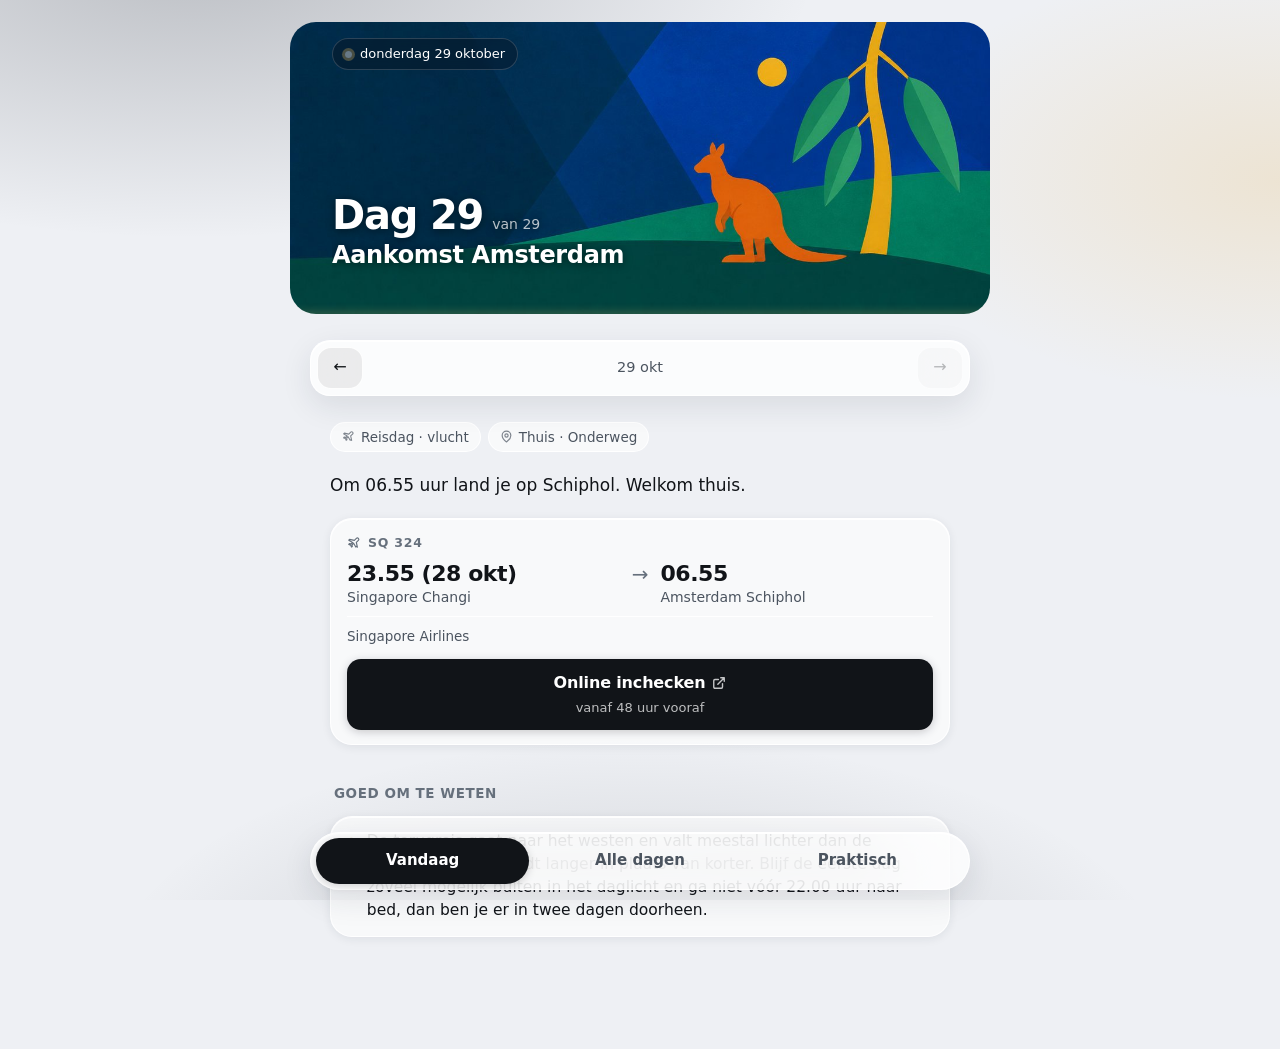
==== index.html @ 4dd5db37 "Teksten aangepast" ====
<!DOCTYPE html>
<html lang="nl" data-theme="light">
<head>
<meta charset="utf-8">
<!-- Thema meteen zetten, vóór de opmaak laadt. Anders flitst de pagina even in het andere thema. -->
<script>try{document.documentElement.setAttribute("data-theme",localStorage.getItem("aus_thema")==="dark"?"dark":"light")}catch(e){}</script>
<meta name="viewport" content="width=device-width, initial-scale=1, viewport-fit=cover">
<meta name="color-scheme" content="light">
<meta name="theme-color" content="#EEF0F4">
<title>AustralieApp</title>
<link rel="manifest" href="manifest.webmanifest">
<!-- iOS legt een afgeronde vierkant over het icoon heen. Het maskable-icoon heeft daar
     genoeg marge voor, zodat de tekening niet in de hoeken wordt afgesneden. -->
<link rel="apple-touch-icon" href="icon-maskable-512.png">
<meta name="apple-mobile-web-app-capable" content="yes">
<meta name="apple-mobile-web-app-status-bar-style" content="default">
<meta name="apple-mobile-web-app-title" content="AustralieApp">
<link rel="stylesheet" href="app.css">
</head>
<body>

<div class="hero" id="hero">
  <div class="wrap">
    <p class="eyebrow" id="eyebrow"></p>
    <h1 class="num" id="num"></h1>
    <p class="title" id="title"></p>
    <div class="meta" id="metabox"></div>
    <div id="flagbox"></div>
  </div>
  <div class="track"><i id="track"></i></div>
</div>

<div class="nav" id="navbar"><div class="inner">
  <button id="prev" aria-label="Vorige dag">←</button>
  <span class="label" id="navlabel"></span>
  <button id="next" aria-label="Volgende dag">→</button>
</div></div>

<main class="wrap">
  <div id="day"></div>
  <div id="index"></div>
  <div id="prakt"></div>
  <div id="alles"></div>
  <footer id="foot" style="display:none"></footer>
</main>

<div class="tabbar"><div class="inner">
  <button id="btnToday" class="on">Vandaag</button>
  <button id="btnIndex">Alle dagen</button>
  <button id="btnAlles" hidden>Notities</button>
  <button id="btnPrakt">Praktisch</button>
</div></div>
<script src="reis.js"></script>
<script src="voorreis.js"></script>
<script src="app.js"></script>
</body>
</html>
---- app.css ----
/* ---------- Thema's ---------- */
  :root{
    color-scheme: light;
    --tone:#2A2E36;
    --bg:#0A0C10;
    --text:#F2F4F6; --text-dim:#A6AFB9; --text-faint:#737C88;
    --accent:#E8B85F; --accent-ink:#E8B85F; --star:#F2C452; --wash:#5CB4D3; --alert:#EF7357;
    /* glas */
    --glass:rgba(255,255,255,.065);
    --glass-2:rgba(255,255,255,.11);
    --glass-3:rgba(255,255,255,.16);
    --rim:rgba(255,255,255,.13);
    --rim-hi:rgba(255,255,255,.22);
    --shadow:0 10px 30px rgba(0,0,0,.35);
    --shadow-soft:0 2px 10px rgba(0,0,0,.25);
    --blob:color-mix(in srgb, var(--tone) 60%, transparent);
    --blob2:color-mix(in srgb, var(--accent) 16%, transparent);
    --pill:rgba(255,255,255,.92); --pill-text:#0A0C10;
    /* Het blad ligt vóór de pagina en is daarom iets lichter dan de achtergrond: in het donker
       is een slagschaduw onzichtbaar, dus het verschil in helderheid moet het werk doen. */
    --sheet:#171B23; --scrim:rgba(0,0,0,.62); --grip:rgba(255,255,255,.30);
    --radius:22px;
  }
  html[data-theme="dark"]{color-scheme:dark}
  html[data-theme="light"]{color-scheme:light}
  html[data-theme="light"]{
    --bg:#EEF0F4;
    --text:#111418; --text-dim:#4B545F; --text-faint:#66707C;
    --star:#8F6600; --accent-ink:#8A5F00; --wash:#146582; --alert:#B0371B;
    --glass:rgba(255,255,255,.58);
    --glass-2:rgba(255,255,255,.78);
    --glass-3:rgba(255,255,255,.92);
    --rim:rgba(255,255,255,.90);
    --rim-hi:rgba(255,255,255,1);
    --shadow:0 10px 30px rgba(30,40,55,.10);
    --shadow-soft:0 2px 10px rgba(30,40,55,.08);
    --blob:color-mix(in srgb, var(--tone) 26%, transparent);
    --blob2:color-mix(in srgb, var(--accent) 22%, transparent);
    --pill:#111418; --pill-text:#FFFFFF;
    /* In het licht blijft het blad de achtergrondkleur: de velden erin zijn wit en zouden
       tegen een lichter blad wegvallen. Daar doen de schaduw en het waas het werk. */
    --sheet:#EEF0F4; --scrim:rgba(24,32,44,.34); --grip:rgba(17,20,24,.20);
  }

  /* ---------- Basis ---------- */
  *{box-sizing:border-box;-webkit-tap-highlight-color:transparent}
  html{background:var(--bg);min-height:100%}
  body{margin:0;background:transparent;color:var(--text);min-height:100dvh;
    font-family:-apple-system,BlinkMacSystemFont,"SF Pro Text","Segoe UI",Roboto,system-ui,sans-serif;
    font-size:17px;line-height:1.55;-webkit-font-smoothing:antialiased;padding-bottom:7rem;
    position:relative}
  /* de achtergrond waar het glas doorheen kijkt */
  body::before{content:"";position:fixed;inset:0;z-index:-1;pointer-events:none;
    background:
      radial-gradient(70% 45% at 15% -5%, var(--blob), transparent 70%),
      radial-gradient(45% 35% at 100% 20%, var(--blob2), transparent 70%),
      radial-gradient(60% 40% at 50% 110%, color-mix(in srgb, var(--tone) 18%, transparent), transparent 70%),
      var(--bg);
    transition:background .5s ease}
  .wrap{max-width:660px;margin:0 auto;padding:0 20px}
  a{color:inherit}

  /* glasrecept: half doorzichtig, lichte rand, glimrand aan de bovenkant */
  .glass{background:var(--glass);border:1px solid var(--rim);
    box-shadow:inset 0 1px 0 var(--rim-hi), var(--shadow-soft)}
  .blur{-webkit-backdrop-filter:blur(26px) saturate(170%);backdrop-filter:blur(26px) saturate(170%)}

  /* ---------- Kop ---------- */
  .hero{
    margin:0;border-radius:0;overflow:hidden;position:relative;color:#fff;
    aspect-ratio:12/5;background:var(--tone);
    padding:0;transition:background-image .35s ease;
    background-size:cover;background-position:center}
  .hero .wrap{position:relative;z-index:1;height:100%;
    padding:calc(env(safe-area-inset-top) + 14px) 22px 16px;
    display:flex;flex-direction:column;justify-content:flex-end}
  /* De datumknop blijft bovenaan, de rest staat onderaan, net als op de andere tabbladen. */
  .hero .eyebrow{margin-bottom:auto}
  /* lege regels op de startpagina (geen ondertitel, geen kenmerken) nemen geen ruimte in */
  .hero .title:empty,.hero .meta:empty,.hero #flagbox:empty{display:none}
  .eyebrow{display:inline-flex;align-self:flex-start;width:fit-content;max-width:100%;
    align-items:center;gap:8px;font-size:13px;color:#fff;margin:0 0 10px;
    background:rgba(10,14,22,.34);border:1px solid rgba(255,255,255,.16);
    padding:5px 12px;border-radius:999px;backdrop-filter:blur(6px);-webkit-backdrop-filter:blur(6px)}
  .dot{width:7px;height:7px;border-radius:50%;background:var(--accent);flex:none;
    box-shadow:0 0 0 3px color-mix(in srgb, var(--accent) 30%, transparent)}
  .dot.live{animation:pulse 2.4s ease-in-out infinite}
  @keyframes pulse{0%,100%{opacity:1}50%{opacity:.4}}
  @media (prefers-reduced-motion:reduce){.dot.live{animation:none}}
  #themekeuze .chip{display:inline-flex;align-items:center;gap:7px}
  .num{font-size:clamp(30px,8vw,40px);font-weight:730;letter-spacing:-.03em;
    line-height:1.05;margin:0;display:flex;align-items:baseline;gap:9px;
    text-shadow:0 1px 8px rgba(0,0,0,.5)}
  .num small{font-size:14px;font-weight:500;letter-spacing:0;color:rgba(255,255,255,.72)}
  /* titel altijd twee regels hoog, ook als hij korter is: geen springende kop */
  .title{font-size:clamp(19px,5vw,24px);font-weight:600;letter-spacing:-.015em;
    line-height:1.25;margin:4px 0 0;max-width:24ch;text-shadow:0 1px 8px rgba(0,0,0,.55);
    min-height:2.4em;display:-webkit-box;-webkit-line-clamp:2;-webkit-box-orient:vertical;overflow:hidden}
  .meta{margin:12px 0 0;font-size:13.5px;color:rgba(255,255,255,.94);text-shadow:0 1px 6px rgba(0,0,0,.6)}
  .meta div{display:flex;align-items:center;gap:8px;margin-top:3px}
  .meta svg{opacity:.75;flex:none}
  .meta div.kind{display:inline-flex;background:rgba(10,14,22,.32);
    border:1px solid rgba(255,255,255,.24);
    border-radius:999px;padding:3px 10px;font-size:12.5px;font-weight:600;color:#fff;margin:0 0 6px}
  .meta div.kind svg{opacity:.9}
  .flag{display:inline-flex;align-items:center;gap:7px;margin-top:14px;
    background:rgba(255,255,255,.16);border:1px solid rgba(255,255,255,.32);
    box-shadow:inset 0 1px 0 rgba(255,255,255,.35);
    padding:5px 12px;border-radius:999px;font-size:13.5px;font-weight:600}
  .hero.banner{background-size:cover;background-position:center;padding:0;position:relative;overflow:hidden}
  .hero.banner .wrap{position:relative;z-index:1;height:100%;
    padding:calc(env(safe-area-inset-top) + 14px) 22px 16px;
    display:flex;flex-direction:column;justify-content:flex-end}
  /* dezelfde regelhoogte als de titel op Vandaag, anders staat de tekst optisch hoger */
  .btitel{margin:0;font-size:clamp(28px,7.5vw,36px);font-weight:730;letter-spacing:-.03em;line-height:1.05;
    color:#fff;text-shadow:0 2px 12px rgba(0,0,0,.6), 0 1px 3px rgba(0,0,0,.45)}
  .bsub{margin:5px 0 0;font-size:14.5px;line-height:1.3;color:#fff;text-shadow:0 1px 10px rgba(0,0,0,.7), 0 1px 2px rgba(0,0,0,.5)}
  .hero.banner .track{position:relative;z-index:1;background:rgba(255,255,255,.15)}
  .track{height:3px;background:rgba(255,255,255,.22)}
  .track i{display:block;height:100%;background:var(--accent);transition:width .35s ease;
    box-shadow:0 0 10px color-mix(in srgb, var(--accent) 60%, transparent)}

  /* ---------- Dagnavigatie (zwevend glas) ---------- */
  .nav{position:sticky;top:0;z-index:20;margin:26px 12px 0}   /* dezelfde 26 als onder de balk */
  .nav .inner{max-width:660px;margin:0 auto;padding:6px;display:flex;align-items:center;gap:6px;
    border-radius:20px;background:var(--glass-2);border:1px solid var(--rim);
    box-shadow:inset 0 1px 0 var(--rim-hi), var(--shadow);
    -webkit-backdrop-filter:blur(26px) saturate(170%);backdrop-filter:blur(26px) saturate(170%)}
  .nav button{font:inherit;font-size:16px;color:var(--text);
    background:color-mix(in srgb, var(--text) 7%, transparent);
    border:1px solid var(--rim);border-radius:14px;width:46px;height:42px;
    cursor:pointer;display:grid;place-items:center}
  .nav button:disabled{opacity:.3}
  .nav .label{flex:1;text-align:center;font-size:14.5px;color:var(--text-dim);font-variant-numeric:tabular-nums}
  button:focus-visible,a:focus-visible,input:focus-visible{outline:2px solid var(--accent);outline-offset:2px}

  /* ---------- Inhoud ---------- */
  main.wrap{padding-top:26px}
  .dagmeta{display:flex;flex-wrap:wrap;gap:7px;margin:0 0 20px}
  .dm{display:inline-flex;align-items:center;gap:6px;font-size:13.5px;color:var(--text-dim);
    background:var(--glass);border:1px solid var(--rim);border-radius:999px;padding:5px 11px;line-height:1.35}
  .dm svg{flex:none;opacity:.7}
  .dm.wash{color:var(--wash);border-color:color-mix(in srgb, var(--wash) 40%, var(--rim));font-weight:600}
  a.dm.link{text-decoration:none;color:var(--text)}
  a.dm.link svg:last-child{opacity:.5}
  a.dm.link:active{opacity:.6}
  .prose p{margin:0 0 1.05em}
  .prose p:last-child{margin-bottom:0}
  h2{font-size:13.5px;font-weight:600;letter-spacing:.04em;text-transform:uppercase;
    color:var(--text-faint);margin:38px 0 12px 4px}
  /* Elk scherm begint 26 px onder de balk erboven: dat is de padding van main. Een kopje krijgt 10 px
     extra, want kleine hoofdletters vallen optisch hoger uit dan tekst in een kaart of zoekveld. */
  h2:first-child{margin-top:10px}
  .notes>h2:first-child{margin-top:38px}   /* dagweergave: 'Vandaag nodig' en 'Notities' */
  /* voorreis- en nareisdag: de notities beginnen direct onder de balk, zonder tekst ertussen */
  #day>.notes:first-child>h2:first-child{margin-top:10px}
  #day>.empty:first-child{margin-top:0}

  .callout{display:flex;gap:12px;padding:15px 17px;margin:20px 0 0;font-size:15.5px;line-height:1.5;
    border-radius:var(--radius);background:var(--glass);border:1px solid var(--rim);
    box-shadow:inset 0 1px 0 var(--rim-hi), var(--shadow-soft)}
  .callout .ico{flex:none;display:flex;align-items:center;justify-content:center;
    width:20px;height:22px;color:var(--text-faint)}
  .callout.let .ico{color:var(--alert)}
  .callout.washing .ico{color:var(--wash)}
  .callout b{display:block;font-size:12.5px;letter-spacing:.03em;text-transform:uppercase;
    color:var(--text-dim);font-weight:600;margin-bottom:3px}
  .callout.washing{background:color-mix(in srgb, var(--wash) 13%, var(--glass));
    border-color:color-mix(in srgb, var(--wash) 30%, var(--rim))}
  .callout.washing b{color:var(--wash)}

  .list{list-style:none;margin:0;padding:0;overflow:hidden;
    border-radius:var(--radius);background:var(--glass);border:1px solid var(--rim);
    box-shadow:inset 0 1px 0 var(--rim-hi), var(--shadow-soft)}
  .list li{padding:13px 16px;border-bottom:1px solid var(--rim);font-size:16px}
  .list li:last-child{border-bottom:none}
  .list strong{display:block;font-weight:600;margin-bottom:1px}
  .list span.sub{color:var(--text-dim);font-size:15px}
  .list strong a{color:inherit;text-decoration:none;display:inline-flex;align-items:center}
  .list strong a:active{opacity:.6}
  .prac li{display:flex;gap:11px;align-items:flex-start;color:var(--text);font-size:15.5px;line-height:1.5}
  .prac .b{color:var(--accent-ink);flex:none;font-size:15px;line-height:1.5}
  .row{display:flex;justify-content:space-between;gap:14px;align-items:baseline}
  .row .r{color:var(--text-dim);font-size:15px;white-space:nowrap;font-variant-numeric:tabular-nums}

  .card{padding:15px 17px 16px;margin-bottom:12px;
    border-radius:var(--radius);background:var(--glass);border:1px solid var(--rim);
    box-shadow:inset 0 1px 0 var(--rim-hi), var(--shadow-soft)}
  .card h3{margin:0;font-size:17.5px;font-weight:640;letter-spacing:-.01em}
  .card h3 a{text-decoration:none;color:inherit;display:inline-flex;align-items:center}
  .card h3 a:active{opacity:.6}
  .badges{display:flex;flex-wrap:wrap;gap:7px;margin:9px 0 10px}
  .badge{font-size:13px;padding:4px 10px;border-radius:999px;background:var(--glass-2);
    border:1px solid var(--rim);color:var(--text-dim);display:flex;align-items:center;gap:4px;line-height:1.4}
  .badge.rate{color:var(--star);font-weight:600}
  .badge.low{color:var(--alert);border-color:color-mix(in srgb, var(--alert) 40%, var(--rim));font-weight:600}
  /* Restaurantkaart: dicht is hij één regel, open toont hij het hele verhaal. */
  details.rcard{padding:0;overflow:hidden}
  details.rcard>summary{list-style:none;cursor:pointer;display:flex;align-items:center;gap:10px;
    padding:13px 15px;-webkit-tap-highlight-color:transparent}
  details.rcard>summary::-webkit-details-marker{display:none}
  details.rcard>summary:active{opacity:.7}
  .rtop{flex:1;min-width:0;display:flex;flex-direction:column;gap:2px}
  .rname{font-size:17px;font-weight:640;letter-spacing:-.01em;line-height:1.25}
  .rkort{font-size:13.5px;color:var(--text-faint);font-variant-numeric:tabular-nums}
  .rchev{flex:none;color:var(--text-faint);display:grid;place-items:center;transition:transform .2s}
  details.rcard[open]>summary .rchev{transform:rotate(90deg)}
  .rbody{padding:0 15px 16px}
  .rbody .badges{margin-top:0}
  /* Lange dagtekst: acht regels zichtbaar, de rest achter dezelfde knop als bij de notities.
     line-clamp knipt op een regelgrens en zet er een beletselteken achter; een maximale hoogte
     in pixels sneed de laatste regel doormidden. */
  .prose.inkort{display:-webkit-box;-webkit-line-clamp:8;-webkit-box-orient:vertical;overflow:hidden}
  .prose.inkort p{margin:0}
  .prose.inkort p+p{margin-top:.7em}
  .meerknop{display:block;margin:8px 0 0;font:inherit;font-size:13.5px;font-weight:600;
    color:var(--accent-ink);background:var(--glass-2);border:1px solid var(--rim);
    border-radius:999px;padding:5px 12px;cursor:pointer}
  .meerknop:active{opacity:.6}
  .rmore{display:flex;align-items:center;justify-content:space-between;gap:10px;
    padding:13px 15px;border-radius:var(--radius);text-decoration:none;color:var(--text-dim);
    font-size:15px;background:var(--glass);border:1px solid var(--rim);
    box-shadow:inset 0 1px 0 var(--rim-hi), var(--shadow-soft)}
  .rmore span:first-child{display:inline-flex;align-items:center;gap:8px}
  .rmore:active{opacity:.7}
  /* Knop onderaan de dag: in de bladerstroom, niet zwevend over de tekst. */
  .dagadd{margin-top:32px;margin-bottom:34px}
  .dagadd .btn{width:100%;text-align:center;font:inherit;font-size:15px;font-weight:600;
    padding:13px 8px;border-radius:14px;cursor:pointer;
    color:var(--text);background:var(--glass);border:1px solid var(--rim);
    box-shadow:inset 0 1px 0 var(--rim-hi), var(--shadow-soft)}
  .dagadd .btn:active{opacity:.7}
  .card .role{font-size:11.5px;font-weight:700;letter-spacing:.06em;text-transform:uppercase;
    color:var(--accent-ink);margin-bottom:5px}
  .rtop .role{margin-bottom:0}
  .card .btns{display:flex;gap:8px;margin-top:12px}
  .card .btn{flex:1;text-align:center;text-decoration:none;font-size:14.5px;font-weight:600;
    padding:10px 8px;border-radius:12px;color:var(--text);
    background:var(--glass-2);border:1px solid var(--rim);box-shadow:inset 0 1px 0 var(--rim-hi)}
  .card .btn:active{opacity:.6}
  .card .checked{margin-top:10px;font-size:12.5px;color:var(--text-faint);line-height:1.45}
  .card .where{color:var(--text-faint);font-size:14px;margin:0 0 8px;display:flex;align-items:center;gap:6px}
  .card p{margin:0;font-size:15.5px;color:var(--text-dim);line-height:1.5}
  .card .book{margin-top:12px;padding-top:11px;border-top:1px solid var(--rim);
    font-size:15px;color:var(--text-dim);line-height:1.5}
  .card .book b{display:block;font-size:11.5px;font-weight:700;letter-spacing:.06em;
    text-transform:uppercase;color:var(--text-faint);margin-bottom:3px}

  /* ---------- Vluchten ---------- */
  .flights{margin-top:20px;display:flex;flex-direction:column;gap:10px}
  .flight{padding:14px 16px;border-radius:var(--radius);background:var(--glass);border:1px solid var(--rim);
    box-shadow:inset 0 1px 0 var(--rim-hi), var(--shadow-soft)}
  .fcode{display:flex;align-items:center;gap:7px;font-size:12.5px;font-weight:700;letter-spacing:.06em;
    text-transform:uppercase;color:var(--text-faint);margin-bottom:8px}
  .fleg{display:flex;align-items:flex-start;gap:12px}
  .fpt{flex:1;min-width:0;display:flex;flex-direction:column}
  .ft{font-size:22px;font-weight:700;letter-spacing:-.02em;line-height:1.15;font-variant-numeric:tabular-nums}
  .fp{font-size:14px;color:var(--text-dim);margin-top:2px;line-height:1.35}
  .farr{color:var(--text-faint);font-size:20px;line-height:1.25;flex:none;padding-top:1px}
  .finfo{margin-top:9px;padding-top:9px;border-top:1px solid var(--rim);font-size:13.5px;color:var(--text-dim)}
  .fcheck{display:flex;flex-direction:column;align-items:center;gap:2px;
    margin-top:12px;padding:12px;border-radius:14px;text-align:center;text-decoration:none;
    background:var(--pill);color:var(--pill-text);border:none;
    box-shadow:0 2px 10px rgba(0,0,0,.20)}
  .fcheck:active{opacity:.75}
  .fc1{display:inline-flex;align-items:center;gap:7px;font-size:16px;font-weight:650;letter-spacing:-.01em}
  .fc2{font-size:13px;opacity:.72;font-weight:500}

  /* ---------- Tijdschema ---------- */
  .agenda{list-style:none;margin:0;padding:0;border-radius:var(--radius);overflow:hidden;
    background:var(--glass);border:1px solid var(--rim);box-shadow:inset 0 1px 0 var(--rim-hi), var(--shadow-soft)}
  .agenda li{display:flex;gap:14px;padding:13px 16px;border-bottom:1px solid var(--rim)}
  .agenda li:last-child{border-bottom:none}
  .atime{flex:none;width:3.4em;font-weight:700;font-variant-numeric:tabular-nums;color:var(--accent-ink);font-size:16px;line-height:1.45}
  .abody{flex:1;min-width:0;display:flex;flex-direction:column;gap:2px}
  .abody strong{font-weight:600;font-size:16px}
  .abody .sub{font-size:14.5px;color:var(--text-dim);line-height:1.5}
  .row .r.booked{color:var(--accent-ink);font-weight:600}

  /* ---------- Emoe-alert ---------- */
  .flag.emoe{background:color-mix(in srgb, var(--accent) 45%, rgba(255,255,255,.15));
    border-color:color-mix(in srgb, var(--accent) 80%, transparent);margin-right:8px}
  .flag.emoe svg{width:16px;height:16px}
  .emoealert{display:flex;gap:12px;align-items:flex-start;margin:0 0 12px;padding:14px 16px;
    border-radius:var(--radius);font-size:15.5px;line-height:1.5;
    background:color-mix(in srgb, var(--accent) 24%, var(--glass));
    border:1px solid color-mix(in srgb, var(--accent) 55%, var(--rim));
    box-shadow:inset 0 1px 0 var(--rim-hi), var(--shadow-soft)}
  .emoealert svg{flex:none;margin-top:2px;color:var(--accent-ink);width:22px;height:22px}
  .emoealert>span{flex:1;min-width:0}
  .emoealert b{display:flex;align-items:baseline;justify-content:space-between;gap:10px;font-size:12.5px;
    letter-spacing:.05em;text-transform:uppercase;color:var(--accent-ink);font-weight:700;margin-bottom:3px}
  .emoealert b .chance{font-size:11px;letter-spacing:2px;font-weight:400;color:var(--accent-ink)}

  /* ---------- Dieren ---------- */
  .wild li{display:flex;gap:11px;align-items:flex-start;font-size:15.5px}
  .wild .wbody{flex:1;min-width:0;display:flex;flex-direction:column;gap:2px}
  .wild .wtop{display:flex;justify-content:space-between;align-items:baseline;gap:10px}
  .wild strong{font-weight:600;font-size:16px}
  .chance{flex:none;font-size:11px;letter-spacing:2px;color:var(--accent-ink)}
  .wild .sub{font-size:14.5px;color:var(--text-dim);line-height:1.5}
  .legend{display:flex;flex-wrap:wrap;gap:5px 15px;font-size:12.5px;color:var(--text-faint);margin:10px 4px 0}
  .legend .leg{display:inline-flex;align-items:center;gap:7px}
  .legend .chance{color:inherit}

  /* ---------- Nieuwe versie ---------- */
  .updatebar{position:fixed;left:12px;right:12px;top:calc(env(safe-area-inset-top) + 10px);z-index:60;
    display:flex;align-items:center;gap:12px;padding:12px 14px 12px 16px;border-radius:16px;
    background:var(--pill);color:var(--pill-text);box-shadow:0 8px 28px rgba(0,0,0,.3);font-size:15px}
  .updatebar span{flex:1}
  .updatebar button{font:inherit;font-weight:700;border:none;border-radius:10px;padding:8px 14px;cursor:pointer;
    background:var(--accent);color:#1a1200}

  /* ---------- Wisselkoers ---------- */
  .koers{padding:16px 17px;border-radius:var(--radius);background:var(--glass);
    border:1px solid var(--rim);box-shadow:inset 0 1px 0 var(--rim-hi), var(--shadow-soft);
    display:grid;grid-template-columns:1fr auto 1fr;gap:10px 12px;align-items:end}
  .krij{display:flex;flex-direction:column;gap:5px;min-width:0}
  .krij label{font-size:11.5px;font-weight:700;letter-spacing:.06em;color:var(--text-faint)}
  .krij input{width:100%;font:inherit;font-size:22px;font-weight:640;color:var(--text);
    background:var(--glass-2);border:1px solid var(--rim);border-radius:12px;padding:10px 12px;
    -webkit-appearance:none;appearance:none;font-variant-numeric:tabular-nums}
  .kpijl{font-size:19px;color:var(--text-faint);padding-bottom:11px}
  .knoot{grid-column:1/-1;font-size:13px;color:var(--text-faint);margin-top:2px}
  .knoot2{grid-column:1/-1;font-size:13.5px;color:var(--text-dim)}

  /* ---------- Notities en tickets ---------- */
  .privtag{display:inline-block;margin-top:4px;padding:2px 8px;border-radius:8px;font-size:13px;
    background:color-mix(in srgb, var(--accent) 22%, transparent);color:var(--accent-ink);font-weight:600}
  .notes .nlist{background:none;border:none;box-shadow:none;border-radius:0;overflow:visible}
  .notes .nlist li.nitem{display:flex;flex-direction:column;gap:9px;align-items:stretch;
    margin-bottom:12px;padding:15px 17px;border-radius:var(--radius);
    background:var(--glass);border:1px solid var(--rim);
    box-shadow:inset 0 1px 0 var(--rim-hi), var(--shadow-soft)}
  .notes .nlist li.nitem:last-child{margin-bottom:0}
  .nhead{display:flex;align-items:center;justify-content:space-between;gap:10px;min-height:34px}
  .notes .nbody{flex:1;min-width:0;display:flex;flex-direction:column;gap:2px}
  .notes .ntext{white-space:pre-wrap;word-wrap:break-word;font-size:15.5px;line-height:1.5;display:block}
  .notes .ncap{font-size:15px;color:var(--text-dim)}
  .notes .nacts{display:flex;gap:6px;flex:none}
  .nbtn{font:inherit;font-size:15px;width:34px;height:34px;border-radius:10px;cursor:pointer;
    background:var(--glass-2);border:1px solid var(--rim);color:var(--text-dim)}
  .nbtn.ndel:active,.nbtn:active{opacity:.6}
  /* Bestandsregel: het hele blokje is de tapzone. Het bijschrift staat eronder over de
     volle breedte, niet in een smalle kolom naast het icoon. */
  .nfilelink{display:flex;gap:11px;align-items:center;text-decoration:none;color:inherit;min-width:0;
    padding:9px 11px;border-radius:14px;background:var(--glass-2);border:1px solid var(--rim)}
  .nfilelink:active{opacity:.7}
  .nthumb{width:44px;height:44px;border-radius:9px;object-fit:cover;flex:none;background:var(--glass-3)}
  .nicon{width:44px;height:44px;border-radius:9px;flex:none;display:grid;place-items:center;
    background:var(--glass-3);color:var(--text-dim)}
  .nfname{flex:1;min-width:0;display:flex;flex-direction:column;gap:1px}
  .nfname strong{font-size:15px;font-weight:650;line-height:1.3;word-break:break-word;
    display:-webkit-box;-webkit-line-clamp:2;-webkit-box-orient:vertical;overflow:hidden}
  .nfname .nsize{font-size:12.5px;color:var(--text-faint)}
  .nopen{flex:none;color:var(--text-faint);display:grid;place-items:center}
  .notes .nmeta{font-size:13px;color:var(--text-faint)}
  .ncompose{margin-top:12px;padding:14px;border-radius:var(--radius);background:var(--glass);border:1px solid var(--rim);
    box-shadow:inset 0 1px 0 var(--rim-hi), var(--shadow-soft);display:flex;flex-direction:column;gap:10px}
  .ncompose textarea,.ncompose input{width:100%;font:inherit;font-size:16px;color:var(--text);
    background:var(--glass-2);border:1px solid var(--rim);border-radius:12px;padding:11px 13px;
    -webkit-appearance:none;appearance:none;resize:vertical}
  .ncompose textarea::placeholder,.ncompose input::placeholder{color:var(--text-faint)}
  .nrow{display:flex;gap:8px}
  .nrow .btn{flex:1;text-align:center;font:inherit;font-size:14.5px;font-weight:600;padding:11px 8px;border-radius:12px;
    color:var(--text);background:var(--glass-2);border:1px solid var(--rim);cursor:pointer;
    display:inline-flex;align-items:center;justify-content:center;gap:8px}
  .nrow .btn.primary{background:var(--pill);color:var(--pill-text);border-color:transparent}
  .nrow .btn:active{opacity:.7}
  .nstatus{font-size:13px;color:var(--text-faint);min-height:1em;margin-top:10px}
  .callout a{color:var(--accent-ink);font-weight:600}
  .toast{position:fixed;left:50%;bottom:calc(env(safe-area-inset-bottom) + 86px);transform:translate(-50%,20px);
    background:var(--pill);color:var(--pill-text);padding:11px 16px;border-radius:14px;font-size:14.5px;
    opacity:0;transition:.25s;z-index:70;max-width:90vw;text-align:center;pointer-events:none}
  .toast.on{opacity:1;transform:translate(-50%,0)}

  /* ---------- Types, inklappen, overlay ---------- */
  .ntype{display:inline-block;align-self:center;font-size:11px;font-weight:700;letter-spacing:.06em;text-transform:uppercase;
    padding:3px 9px;border-radius:7px;background:var(--glass-2);color:var(--text-dim);border:1px solid var(--rim)}
  .ntype.ticket{background:color-mix(in srgb, var(--accent) 28%, transparent);color:var(--accent-ink);border-color:transparent}
  .ntype.reservering{background:color-mix(in srgb, var(--wash) 22%, transparent);color:var(--wash);border-color:transparent}
  .ntype.adres{background:color-mix(in srgb, #4A9B5B 22%, transparent);color:#2F7A3E;border-color:transparent}
  .ntype.tip{background:color-mix(in srgb, #B05AA8 20%, transparent);color:#8A3F84;border-color:transparent}
  .ntype.verzekering{background:color-mix(in srgb, var(--alert) 18%, transparent);color:var(--alert);border-color:transparent}
  /* Ingeklapte notitie: vijf regels. Niet met -webkit-line-clamp — WebKit trekt dan het laatste
     inline element (bij ons de tel:-link die linkify maakt) naar de afkapregel, zodat er een
     telefoonnummer achter het beletselteken verscheen. Knippen op hoogte kent dat probleem niet;
     de vervaging over de onderste regel vertelt dat er meer volgt. Regelhoogte 1.5 × 5 = 7.5em. */
  .ntext.clamp{max-height:7.5em;overflow:hidden;
    -webkit-mask-image:linear-gradient(180deg,#000 calc(100% - 1.5em),transparent);
    mask-image:linear-gradient(180deg,#000 calc(100% - 1.5em),transparent)}
  .nmore{align-self:flex-start;margin-top:8px;font:inherit;font-size:13.5px;font-weight:600;
    color:var(--accent-ink);background:var(--glass-2);border:1px solid var(--rim);
    border-radius:999px;padding:5px 12px;cursor:pointer}
  .nmore:active{opacity:.6}
  .nlink{color:var(--accent-ink);text-decoration:underline;text-underline-offset:2px;word-break:break-word}
  .nlink:active{opacity:.6}
  .sheetwrap{position:fixed;inset:0;z-index:80;opacity:0;transition:opacity .2s}
  .sheetwrap.on{opacity:1}
  .sheetbg{position:absolute;inset:0;background:var(--scrim);
    -webkit-backdrop-filter:blur(4px) saturate(80%);backdrop-filter:blur(4px) saturate(80%)}
  .sheet{position:absolute;left:0;right:0;bottom:0;max-height:88dvh;overflow:auto;
    padding:10px 16px calc(16px + env(safe-area-inset-bottom));border-radius:24px 24px 0 0;
    background:var(--sheet);
    box-shadow:inset 0 1px 0 var(--rim-hi), 0 -22px 55px rgba(0,0,0,.5);
    transform:translateY(24px);transition:transform .22s ease;display:flex;flex-direction:column;gap:12px}
  /* Greepje bovenaan: maakt in één oogopslag duidelijk dat dit een blad is dat je kunt wegvegen. */
  .sheet::before{content:"";flex:none;align-self:center;
    width:38px;height:5px;border-radius:999px;background:var(--grip);margin-bottom:2px}
  .sheetwrap.on .sheet{transform:none}
  .sheethead{display:flex;align-items:center;justify-content:space-between;font-size:17px}
  .chips{display:flex;gap:8px;flex-wrap:wrap}
  .chip{font:inherit;font-size:14px;font-weight:600;padding:8px 13px;border-radius:999px;cursor:pointer;
    background:var(--glass-2);border:1px solid var(--rim);color:var(--text-dim)}
  .chip.on{background:var(--pill);color:var(--pill-text);border-color:transparent}
  .chipsplit{flex:none;width:1px;align-self:stretch;margin:4px 3px;background:var(--rim)}
  /* De dagchip is een schakelaar, geen keuze uit een rij: daarom een rand en een vinkje
     in plaats van dezelfde donkere pil als de types. */
  /* De dagchip is een schakelaar, geen keuze uit de typerij. Daarom een rand met accentkleur
     in plaats van dezelfde donkere pil: anders lijken twee verschillende filters op elkaar. */
  .chip.dagchip.on{background:var(--glass-3);color:var(--accent-ink);
    border-color:var(--accent);box-shadow:inset 0 0 0 1px var(--accent)}
  .chip.dagchip.on .cnt,.chip.dagchip.on .chipx{background:var(--glass);color:var(--accent-ink)}
  .chipx{font-size:16px;line-height:1;opacity:.75;margin-left:-1px}
  .wisfilter{display:block;margin:14px auto 0;font:inherit;font-size:14.5px;font-weight:600;
    padding:9px 16px;border-radius:12px;cursor:pointer;color:var(--text);
    background:var(--glass-2);border:1px solid var(--rim)}
  .wisfilter:active{opacity:.7}
  .chips.filters{margin:0 0 4px;overflow-x:auto;flex-wrap:nowrap;padding-bottom:4px;
    scrollbar-width:none;-webkit-overflow-scrolling:touch}
  .chips.filters::-webkit-scrollbar{display:none}
  .chips.filters .chip{flex:none;display:inline-flex;align-items:center;gap:7px}
  .chips.filters .cnt{margin:0;padding:1px 6px;border-radius:999px;font-size:11.5px;font-weight:700;
    background:color-mix(in srgb, var(--text) 12%, transparent);border:none;color:inherit;opacity:.75}
  .chip.on .cnt{background:color-mix(in srgb, var(--pill-text) 22%, transparent)}
  .shfile{display:flex;align-items:center;gap:8px;font-size:14.5px;color:var(--text-dim)}
  .sheet textarea{width:100%;font:inherit;font-size:16px;color:var(--text);background:var(--glass-2);border:1px solid var(--rim);
    border-radius:14px;padding:12px 14px;resize:vertical;-webkit-appearance:none;appearance:none;min-height:140px}
  .sheet textarea::placeholder{color:var(--text-faint)}

  /* ---------- Zoeken ---------- */
  .zoekrij{display:flex;gap:10px;align-items:center;margin:0 0 14px}
  .zoekrij .search{flex:1;margin:0}
  .plusknop{flex:none;width:52px;height:52px;border-radius:18px;cursor:pointer;
    display:grid;place-items:center;color:var(--text);
    background:var(--glass-2);border:1px solid var(--rim);
    box-shadow:inset 0 1px 0 var(--rim-hi), var(--shadow-soft)}
  .plusknop:active{opacity:.6}
  .search{position:relative;margin:0 0 16px}
  .search .wis{position:absolute;right:10px;top:50%;transform:translateY(-50%);
    width:32px;height:32px;border-radius:50%;border:none;cursor:pointer;
    display:grid;place-items:center;color:var(--text-dim);background:var(--glass-2)}
  .search .wis[hidden]{display:none}
  .search .wis:active{opacity:.6}
  .search input{width:100%;font:inherit;font-size:16.5px;color:var(--text);
    background:var(--glass-2);border:1px solid var(--rim);border-radius:18px;
    box-shadow:inset 0 1px 0 var(--rim-hi), var(--shadow-soft);
    padding:14px 48px 14px 44px;-webkit-appearance:none;appearance:none}
  .search input::-webkit-search-cancel-button{display:none}
  .search input::placeholder{color:var(--text-faint)}
  .search .mag{position:absolute;left:16px;top:50%;transform:translateY(-50%);
    color:var(--text-faint);pointer-events:none;display:flex}
  mark{background:color-mix(in srgb, var(--accent) 40%, transparent);color:var(--text);border-radius:4px;padding:0 2px}
  .hits{list-style:none;margin:0;padding:0}
  .hits li{margin-bottom:10px;overflow:hidden;border-radius:var(--radius);
    background:var(--glass);border:1px solid var(--rim);box-shadow:inset 0 1px 0 var(--rim-hi), var(--shadow-soft)}
  .hits button{width:100%;background:none;border:none;font:inherit;color:var(--text);text-align:left;padding:14px 16px;cursor:pointer}
  .hits .top{display:flex;align-items:baseline;gap:9px;margin-bottom:5px}
  .hits .dn{font-size:13px;color:var(--accent-ink);font-weight:600;flex:none}
  .hits .dt{font-size:16px;font-weight:600;flex:1;line-height:1.3}
  .hits .dd{font-size:13px;color:var(--text-faint);flex:none}
  .hits .sn{font-size:15px;color:var(--text-dim);line-height:1.5}
  .hits .src{font-size:12px;color:var(--text-faint);margin-top:6px;text-transform:uppercase;letter-spacing:.05em}
  .empty{padding:24px 18px;text-align:center;color:var(--text-dim);font-size:15.5px;
    border-radius:var(--radius);background:var(--glass);border:1px solid var(--rim)}
  /* De lijst staat in een eigen blok onder de filterrij; het eerste element erin houdt
     dezelfde afstand als een kop, of de lijst nu gevuld is of leeg. */
  #nlijst>.empty:first-child,#nlijst>h2:first-child{margin-top:34px}
  #nlijst>.nlist:first-child{margin-top:20px}

  /* ---------- Morgen ---------- */
  .tomorrow{margin-top:0;overflow:hidden;border-radius:var(--radius);
    background:var(--glass);border:1px solid var(--rim);box-shadow:inset 0 1px 0 var(--rim-hi), var(--shadow-soft)}
  .tomorrow button{width:100%;background:none;border:none;font:inherit;color:var(--text);
    text-align:left;padding:16px 17px;cursor:pointer;display:flex;align-items:center;gap:14px}
  .tomorrow .txt{flex:1;display:flex;flex-direction:column;gap:3px;min-width:0}
  .tomorrow .lbl{display:block;font-size:11.5px;color:var(--accent-ink);letter-spacing:.06em;text-transform:uppercase;font-weight:700;margin-bottom:2px}
  .tomorrow .tt{display:block;font-size:17px;font-weight:620;line-height:1.25}
  .tomorrow .sub{display:flex;align-items:center;gap:6px;font-size:14px;color:var(--text-dim)}
  .tomorrow .sub svg{flex:none;opacity:.75}
  .tomorrow .need{display:flex;align-items:flex-start;gap:8px;margin-top:9px;
    padding:9px 12px;border-radius:12px;font-size:14.5px;line-height:1.4;font-weight:600;
    color:var(--accent-ink);background:color-mix(in srgb, var(--accent) 22%, transparent);
    border:1px solid color-mix(in srgb, var(--accent) 45%, transparent)}
  .tomorrow .need svg{flex:none;margin-top:2px}
  .tomorrow .need b{display:block;font-size:11px;letter-spacing:.06em;text-transform:uppercase;
    font-weight:700;opacity:.8;margin-bottom:1px}
  .tomorrow .arw{color:var(--text-faint);flex:none;font-size:20px;line-height:1}

  /* ---------- Alle dagen ---------- */
  #index,#prakt,#alles{display:none}
  .idx{list-style:none;margin:0;padding:0;overflow:hidden;border-radius:var(--radius);
    background:var(--glass);border:1px solid var(--rim);box-shadow:inset 0 1px 0 var(--rim-hi), var(--shadow-soft)}
  .idx li+li{border-top:1px solid var(--rim)}
  .idx button{width:100%;background:none;border:none;font:inherit;color:var(--text);
    display:flex;align-items:center;gap:11px;padding:13px 16px;cursor:pointer;text-align:left}
  .idx .bar{width:3px;height:34px;border-radius:2px;flex:none}
  .idx .n{min-width:1.8em;font-size:14px;color:var(--text-faint);font-variant-numeric:tabular-nums}
  .idx .t{flex:1;font-size:16px;line-height:1.3}
  .idx .k{color:var(--text-faint);flex:none;display:flex}
  .idx .w{color:var(--wash);flex:none;display:flex}
  .idx .e{color:var(--accent-ink);flex:none;display:flex}
  .idx .d{font-size:13.5px;color:var(--text-faint);white-space:nowrap}
  .idx li.now{background:var(--glass-2)}
  .idx .n:only-of-type,.idx li .n{text-align:center}
  .idx li.now .t{font-weight:640}
  .idx li.now .n{color:var(--accent-ink)}

  /* ---------- Praktisch ---------- */
  .clock{display:flex;gap:12px;align-items:stretch}
  .clockcard{flex:1;min-width:0;display:flex;flex-direction:column;padding:16px 17px 15px;
    border-radius:var(--radius);background:var(--glass);border:1px solid var(--rim);
    box-shadow:inset 0 1px 0 var(--rim-hi), var(--shadow-soft)}
  .clockcard.here{background:color-mix(in srgb, var(--tone) 12%, var(--glass));
    border-color:color-mix(in srgb, var(--tone) 30%, var(--rim))}
  .clock .lbl{display:flex;align-items:center;gap:6px;font-size:11.5px;font-weight:700;
    letter-spacing:.06em;text-transform:uppercase;color:var(--text-faint)}
  .clock .lbl svg{opacity:.7;flex:none}
  .clock .t{font-size:38px;font-weight:750;letter-spacing:-.04em;line-height:1.05;
    font-variant-numeric:tabular-nums;margin:10px 0 2px}
  .clock .sub{font-size:14px;color:var(--text-dim);line-height:1.35;
    overflow:hidden;text-overflow:ellipsis}
  .clock .diff{margin-top:9px;padding-top:9px;border-top:1px solid var(--rim);
    font-size:12.5px;color:var(--text-faint)}
  .sos{padding:16px 17px;margin-bottom:12px;border-radius:var(--radius);
    background:color-mix(in srgb, var(--alert) 14%, var(--glass));
    border:1px solid color-mix(in srgb, var(--alert) 35%, var(--rim));
    box-shadow:inset 0 1px 0 var(--rim-hi), var(--shadow-soft)}
  .sos .big{font-size:34px;font-weight:760;letter-spacing:-.03em;color:var(--alert);line-height:1.1}
  .sos p{margin:5px 0 0;font-size:15px;color:var(--text-dim)}

  /* ---------- Tabbalk (zwevend glas) ---------- */
  .tabbar{position:fixed;left:12px;right:12px;bottom:calc(env(safe-area-inset-bottom) + 10px);z-index:30}
  .tabbar .inner{max-width:660px;margin:0 auto;display:flex;gap:4px;padding:5px;
    border-radius:999px;background:var(--glass-2);border:1px solid var(--rim);
    box-shadow:inset 0 1px 0 var(--rim-hi), var(--shadow);
    -webkit-backdrop-filter:blur(28px) saturate(170%);backdrop-filter:blur(28px) saturate(170%)}
  .tabbar .inner.vier button{font-size:13.5px;padding:0 4px}
  .ndag{font:inherit;font-size:11.5px;font-weight:700;letter-spacing:.05em;text-transform:uppercase;
    color:var(--accent-ink);background:color-mix(in srgb, var(--accent) 20%, transparent);
    border:none;border-radius:7px;padding:3px 9px;cursor:pointer;text-align:left}
  .ndag:active{opacity:.6}
  /* daglabel van een voorreis- of nareisnotitie: blauw, zodat hij zich onderscheidt van de reisdagen */
  .ndag.buiten{color:var(--wash);background:color-mix(in srgb, var(--wash) 16%, transparent)}
  /* label van een verzekeringsnotitie: springt naar het blok Verzekeringen in Praktisch */
  .ndag.verz{color:var(--alert);background:color-mix(in srgb, var(--alert) 14%, transparent)}

  /* ---------- Startpagina: de reis in beeld, als raster van twee kolommen ---------- */
  /* aftelregel op de startpagina, in de stijl van de kop van een reisdag */
  .aftel{margin:0 4px}
  .aftel .anum{font-size:clamp(30px,8vw,40px);font-weight:730;letter-spacing:-.03em;line-height:1.05;color:var(--text)}
  .aftel .anum small{font-size:14px;font-weight:500;letter-spacing:0;color:var(--text-dim);margin-left:8px}
  .aftel .asub{font-size:clamp(17px,4.6vw,20px);font-weight:600;letter-spacing:-.015em;color:var(--text);margin-top:4px}
  .regios{display:grid;grid-template-columns:1fr 1fr;gap:10px;margin-top:22px}
  .regio{height:124px;border:none;border-radius:var(--radius);padding:0 12px 11px;cursor:pointer;color:#fff;text-align:left;
    font:inherit;position:relative;overflow:hidden;background:var(--tone) center/cover no-repeat;
    display:flex;flex-direction:column;justify-content:flex-end;gap:2px;box-shadow:var(--shadow-soft);
    -webkit-tap-highlight-color:transparent;-webkit-touch-callout:none;user-select:none}
  .regio::before{content:"";position:absolute;inset:0;background:linear-gradient(180deg,transparent 35%,rgba(10,14,22,.78))}
  .regio>*{position:relative;z-index:1}
  .regio .rnaam{font-size:15px;font-weight:650;line-height:1.2;text-shadow:0 1px 6px rgba(0,0,0,.5)}
  .regio .rdagen{font-size:12.5px;color:rgba(255,255,255,.85)}
  .regio:active{opacity:.8}
  /* bij een oneven aantal krijgt de laatste kaart de volle breedte, zodat er geen gat overblijft */
  .regio:last-child:nth-child(odd){grid-column:1/-1;height:110px}
  .shsel{width:100%;font:inherit;font-size:16px;color:var(--text);background:var(--glass-2);
    border:1px solid var(--rim);border-radius:14px;padding:12px 14px;-webkit-appearance:none;appearance:none}
  .tabbar button{flex:1;font:inherit;font-size:15px;font-weight:600;min-height:46px;
    border-radius:999px;cursor:pointer;border:none;background:transparent;color:var(--text-dim);
    transition:background .2s ease,color .2s ease}
  .tabbar button.on{background:var(--pill);color:var(--pill-text);
    box-shadow:0 2px 8px rgba(0,0,0,.18)}

  footer{margin:36px 0 0;padding-top:18px;border-top:1px solid var(--rim);
    font-size:13.5px;color:var(--text-faint);line-height:1.5}

  .callout code{font:inherit;font-family:ui-monospace,SFMono-Regular,Menlo,monospace;font-size:.92em;
    background:color-mix(in srgb, var(--text) 8%, transparent);padding:1px 6px;border-radius:6px}

  /* ---------- Desktop: geen schermvullende kop, de app als kolom in het midden ---------- */
  @media (min-width:760px){
    .hero{max-width:700px;margin:22px auto 0;border-radius:26px}
    .hero .wrap,.hero.banner .wrap{padding-top:16px}
  }
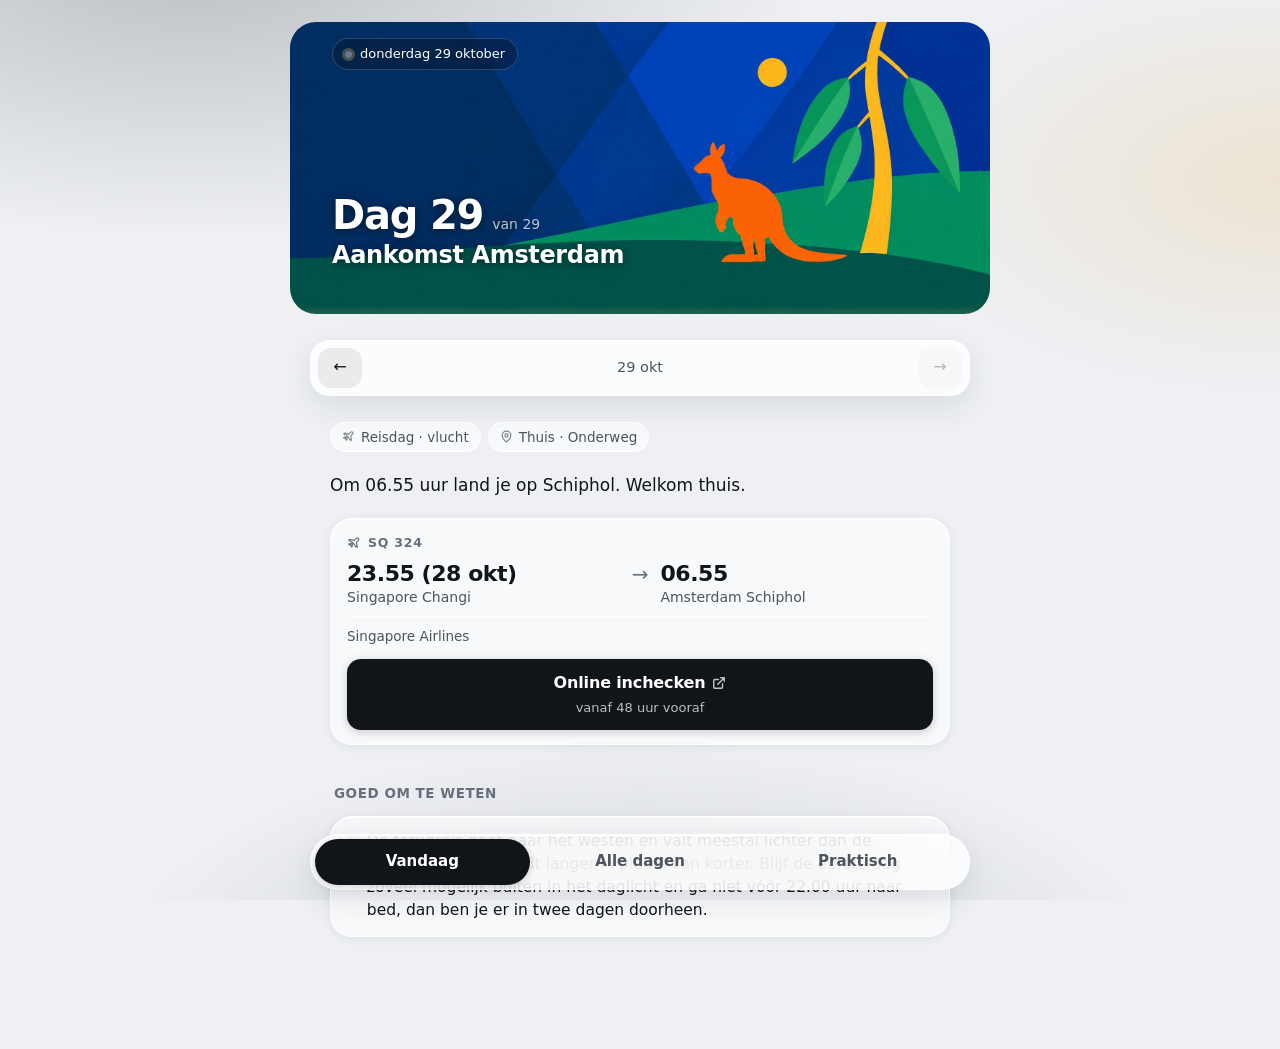
==== commit 4883f66a: "Beheer scherm." ====
--- a/index.html
+++ b/index.html
@@ -41,6 +41,8 @@
   <div id="index"></div>
   <div id="prakt"></div>
   <div id="alles"></div>
+  <div id="dieren"></div>
+  <div id="beheer"></div>
   <footer id="foot" style="display:none"></footer>
 </main>
 
@@ -49,9 +51,12 @@
   <button id="btnIndex">Alle dagen</button>
   <button id="btnAlles" hidden>Notities</button>
   <button id="btnPrakt">Praktisch</button>
+  <button id="btnDieren" class="icoon" hidden aria-label="Dieren" title="Dieren"><svg width="22" height="22" viewBox="0 0 24 24" fill="currentColor" aria-hidden="true"><ellipse cx="7" cy="8.5" rx="2" ry="2.6"/><ellipse cx="17" cy="8.5" rx="2" ry="2.6"/><ellipse cx="11" cy="5" rx="2" ry="2.6"/><ellipse cx="17" cy="5" rx="2" ry="2.6"/><path d="M12 11c-3 0-6 2.6-6 5.2 0 1.7 1.2 2.8 3 2.8 1 0 1.8-.4 3-.4s2 .4 3 .4c1.8 0 3-1.1 3-2.8C18 13.6 15 11 12 11Z"/></svg></button>
 </div></div>
 <script src="reis.js"></script>
 <script src="voorreis.js"></script>
+<script src="dieren.js"></script>
+<script src="dieren-iconen.js"></script>
 <script src="app.js"></script>
 </body>
 </html>
--- a/app.css
+++ b/app.css
@@ -115,6 +115,9 @@
   .btitel{margin:0;font-size:clamp(28px,7.5vw,36px);font-weight:730;letter-spacing:-.03em;line-height:1.05;
     color:#fff;text-shadow:0 2px 12px rgba(0,0,0,.6), 0 1px 3px rgba(0,0,0,.45)}
   .bsub{margin:5px 0 0;font-size:14.5px;line-height:1.3;color:#fff;text-shadow:0 1px 10px rgba(0,0,0,.7), 0 1px 2px rgba(0,0,0,.5)}
+  /* de dag als label boven de titel, bij Dieren */
+  .blabel{align-self:flex-start;margin:0 0 8px;padding:5px 11px;border-radius:999px;font-size:13px;font-weight:600;
+    color:#fff;background:rgba(0,0,0,.34);backdrop-filter:blur(6px);-webkit-backdrop-filter:blur(6px)}
   .hero.banner .track{position:relative;z-index:1;background:rgba(255,255,255,.15)}
   .track{height:3px;background:rgba(255,255,255,.22)}
   .track i{display:block;height:100%;background:var(--accent);transition:width .35s ease;
@@ -271,7 +274,9 @@
     background:var(--glass);border:1px solid var(--rim);box-shadow:inset 0 1px 0 var(--rim-hi), var(--shadow-soft)}
   .agenda li{display:flex;gap:14px;padding:13px 16px;border-bottom:1px solid var(--rim)}
   .agenda li:last-child{border-bottom:none}
-  .atime{flex:none;width:3.4em;font-weight:700;font-variant-numeric:tabular-nums;color:var(--accent-ink);font-size:16px;line-height:1.45}
+  .atime{flex:none;width:3.4em;font-weight:700;font-variant-numeric:tabular-nums;color:var(--accent-ink);font-size:16px;line-height:1.45;overflow-wrap:break-word}
+  /* Lijsten met dagdelen ('Ochtend') in plaats van kloktijden: bredere kolom, kleinere letter. */
+  .agenda.woorden .atime{width:5.8em;font-size:13.5px;font-weight:600;line-height:1.6;padding-top:2px}
   .abody{flex:1;min-width:0;display:flex;flex-direction:column;gap:2px}
   .abody strong{font-weight:600;font-size:16px}
   .abody .sub{font-size:14.5px;color:var(--text-dim);line-height:1.5}
@@ -368,11 +373,110 @@
   .nrow .btn.primary{background:var(--pill);color:var(--pill-text);border-color:transparent}
   .nrow .btn:active{opacity:.7}
   .nstatus{font-size:13px;color:var(--text-faint);min-height:1em;margin-top:10px}
+  /* scherm Reizigers: kleine chips per persoon, kruisje om te verwijderen, terugknop bovenaan */
+  .terug{margin:0 0 14px;font-size:15px}
+  .terug a{color:var(--accent-ink);font-weight:600;text-decoration:none}
+  .rlijst .chips{margin-top:7px;gap:6px}
+  .rlijst .chip{font-size:12.5px;padding:5px 10px}
+  .rlijst .chip:disabled{opacity:.55;cursor:default}
+  .rlijst .dweg{flex:none;width:32px;height:32px;border-radius:50%;border:1px solid var(--rim);background:none;
+    color:var(--text-dim);font:inherit;font-size:18px;line-height:1;cursor:pointer}
+  .rstatus{font-size:13px;color:var(--text-faint);margin:12px 4px 0}
+  .rstatus.fout{color:var(--alert)}
+  .beheer-uitleg{font-size:13.5px;color:var(--text-dim);line-height:1.5;margin:12px 4px 0}
+  .sheet #rform{display:flex;flex-direction:column;gap:10px}
+  .sheet #rform .nrow{margin-top:2px}
+  #beheer .dagadd{margin:14px 0 0}
   .callout a{color:var(--accent-ink);font-weight:600}
   .toast{position:fixed;left:50%;bottom:calc(env(safe-area-inset-bottom) + 86px);transform:translate(-50%,20px);
     background:var(--pill);color:var(--pill-text);padding:11px 16px;border-radius:14px;font-size:14.5px;
     opacity:0;transition:.25s;z-index:70;max-width:90vw;text-align:center;pointer-events:none}
   .toast.on{opacity:1;transform:translate(-50%,0)}
+  .toast button{margin-left:12px;font:inherit;font-weight:700;color:var(--accent-ink);background:none;border:none;padding:0;cursor:pointer;pointer-events:auto}
+  .toast:has(button){pointer-events:auto}
+  /* Dieren: lijst per groep, elke groep in een kleur uit het regiopalet (--g). In donker een lichtere
+     variant van die kleur op een diep getinte ondergrond, in licht de kleur zelf op een zachte tint. */
+  .dintro{margin:0 0 4px;font-size:15px;line-height:1.5;color:var(--text-dim)}
+  .dstatus{margin:6px 0 0;font-size:14.5px;line-height:1.5;color:var(--text-dim)}
+  .dhint{margin:8px 0 0 4px;font-size:13.5px;line-height:1.45;color:var(--text-faint)}
+  /* Kopregel met eventueel een telling rechts. De afstanden staan op de regel zelf en niet op de h2
+     erbinnen: een marge van een kind valt bij een blok samen met die van de ouder en bij een flexregel
+     niet, en dan krijgt hetzelfde kopje in de ene vorm meer lucht dan in de andere. Zo is elk kopje in
+     dit scherm even ver van de lijst erboven en van zijn eigen blok eronder. */
+  .dkop{display:flex;align-items:baseline;justify-content:space-between;gap:10px;margin:38px 0 12px}
+  .dkop h2,.dkop .dsub{margin:0}
+  .dkop h2{flex:1;min-width:0;padding-left:4px}
+  .dkop .dsub{flex:none;font-size:13px;color:var(--text-faint);padding-right:4px}
+  .dkop.solo{display:block}
+  /* Elke groep draagt twee kleuren mee uit dieren.js, --g voor licht en --gd voor donker. --gl is
+     degene die bij dit thema hoort. Alle vlakken en teksten hieronder rekenen met --gl. */
+  .dgroep,.dchip,.drij{--gl:var(--gd)}
+  html[data-theme="light"] .dgroep,html[data-theme="light"] .dchip,html[data-theme="light"] .drij{--gl:var(--g)}
+  .dgroep .dkop h2{color:var(--gl)}
+  .dzoek{width:100%;box-sizing:border-box;font:inherit;font-size:16px;color:var(--text);margin:0 0 10px;
+    padding:11px 14px;border-radius:14px;border:1px solid var(--rim);background:var(--glass);-webkit-appearance:none;appearance:none}
+  .dzoek::placeholder{color:var(--text-faint)}
+  .dchips{display:flex;gap:8px;overflow-x:auto;scrollbar-width:none;padding:2px 0 6px;-webkit-overflow-scrolling:touch}
+  .dchips::-webkit-scrollbar{display:none}
+  .dchip{flex:none;height:40px;display:inline-flex;align-items:center;gap:7px;padding:0 14px;border-radius:20px;border:none;cursor:pointer;
+    font:inherit;font-weight:600;font-size:14px;white-space:nowrap;
+    background:color-mix(in srgb,var(--gl) 20%,transparent);color:var(--gl)}
+  /* het filter 'Eerder gespot' heeft geen groepskleur, die volgt het accent van de app */
+  .dchip.dfilter{background:var(--glass-2);color:var(--text-dim)}
+  .dchip.dfilter.on{background:var(--accent);color:#0A0C10}
+  .dchip.dfilter.on span{opacity:.7}
+  .dchip .chipx{font-size:16px;line-height:1;opacity:.8;margin-left:-1px}
+  .dchip span{font-size:13px;opacity:.8}
+  /* een aangezette groepschip is vol gekleurd, zodat je in één oogopslag ziet waarop je filtert */
+  .dchip[data-groep].on{background:var(--gl);color:var(--bg)}
+  .dchip:active{opacity:.7}
+  .dlist{border-radius:var(--radius);background:var(--glass);border:1px solid var(--rim);overflow:hidden;
+    box-shadow:inset 0 1px 0 var(--rim-hi), var(--shadow-soft)}
+  .drij{display:flex;align-items:center;gap:12px;width:100%;min-height:58px;text-align:left;font:inherit;color:var(--text);
+    background:none;border:none;border-bottom:1px solid var(--rim);padding:9px 14px 9px 12px;cursor:pointer;-webkit-tap-highlight-color:transparent}
+  .drij:last-child{border-bottom:none}
+  .drij:active{background:var(--glass-2)}
+  .drij[hidden]{display:none}
+  .dgroep[hidden]{display:none}
+  .drij.gespot{background:color-mix(in srgb,var(--gl) 13%,transparent)}
+  /* Geen vlak achter de tekening: het lijnwerk is één haarlijn dik en verliest het van een getinte
+     ondergrond. De tekening staat nu groot en in de groepskleur op de rustige achtergrond van de lijst.
+     De tint blijft over voor de rij van een dier dat al gespot is. */
+  .dico{flex:none;width:40px;height:40px;display:flex;align-items:center;justify-content:center;color:var(--gl)}
+  .dico svg{width:36px;height:36px;display:block}
+
+  .dtxt{flex:1;min-width:0;display:flex;flex-direction:column;gap:2px}
+  .dtxt strong{font-weight:600;font-size:16px;display:flex;align-items:center;gap:8px;min-width:0}
+  .dtxt strong .chance{color:var(--accent-ink)}
+  .dtxt .sub{font-size:13.5px;color:var(--text-dim);white-space:nowrap;overflow:hidden;text-overflow:ellipsis}
+  .drij .dtel{flex:none;min-width:24px;height:24px;padding:0 7px;border-radius:12px;display:flex;align-items:center;justify-content:center;
+    font-size:12.5px;font-weight:700;background:var(--glass-3);color:var(--text)}
+  .drij.mijn .dtel{background:var(--accent);color:#0A0C10}
+  html[data-theme="light"] .dchip{background:color-mix(in srgb,var(--gl) 13%,transparent)}
+  html[data-theme="light"] .dchip.dfilter{background:var(--glass-2);color:var(--text-dim)}
+  html[data-theme="light"] .dchip.dfilter.on{background:var(--pill);color:var(--pill-text)}
+  html[data-theme="light"] .drij.gespot{background:color-mix(in srgb,var(--gl) 9%,transparent)}
+  /* tussenkop per dag in de lijst Gespot */
+  .dlijst .ddag{padding:9px 16px 7px;font-size:12.5px;font-weight:600;letter-spacing:.04em;text-transform:uppercase;
+    color:var(--text-faint);background:var(--glass-2)}
+  /* brede knop 'Iets anders gezien?', in de vorm van het blok Morgen */
+  .dander{display:flex;align-items:center;gap:12px;width:100%;text-align:left;font:inherit;color:var(--text);cursor:pointer;
+    padding:14px 16px;border-radius:var(--radius);background:var(--glass);border:1px solid var(--rim);box-shadow:inset 0 1px 0 var(--rim-hi)}
+  .dander:active{background:var(--glass-2)}
+  .dander>svg{flex:none;width:20px;height:20px;margin:0;opacity:.8;color:var(--accent-ink)}
+  .dander>span:not(.arw){flex:1;min-width:0;font-size:14px;line-height:1.45;color:var(--text-dim)}
+  .dander b{display:block;font-size:16px;color:var(--text);margin-bottom:2px}
+  .dander .arw{flex:none;font-size:20px;color:var(--text-faint)}
+  /* tekstveld en hint in het blad voor een ander dier */
+  .sheet .shinput{width:100%;font:inherit;font-size:16px;color:var(--text);background:var(--glass-2);border:1px solid var(--rim);
+    border-radius:14px;padding:12px 14px;-webkit-appearance:none;appearance:none;box-sizing:border-box}
+  .sheet .shinput::placeholder{color:var(--text-faint)}
+  .sheet .shinput+.nrow{margin-top:12px}
+  .dlijst li{display:flex;gap:12px;align-items:center}
+  .dlijst .dtijd{flex:none;width:3.4em;font-weight:700;font-variant-numeric:tabular-nums;color:var(--accent-ink)}
+  .dlijst .wbody{flex:1;min-width:0;display:flex;flex-direction:column;gap:2px}
+  .dlijst .dweg{flex:none;width:32px;height:32px;border-radius:50%;border:1px solid var(--rim);background:none;
+    color:var(--text-dim);font:inherit;font-size:18px;line-height:1;cursor:pointer}
 
   /* ---------- Types, inklappen, overlay ---------- */
   .ntype{display:inline-block;align-self:center;font-size:11px;font-weight:700;letter-spacing:.06em;text-transform:uppercase;
@@ -540,12 +644,18 @@
   .sos p{margin:5px 0 0;font-size:15px;color:var(--text-dim)}
 
   /* ---------- Tabbalk (zwevend glas) ---------- */
-  .tabbar{position:fixed;left:12px;right:12px;bottom:calc(env(safe-area-inset-bottom) + 10px);z-index:30}
-  .tabbar .inner{max-width:660px;margin:0 auto;display:flex;gap:4px;padding:5px;
+  .tabbar{position:fixed;left:10px;right:10px;bottom:calc(env(safe-area-inset-bottom) + 10px);z-index:30}
+  .tabbar .inner{max-width:660px;margin:0 auto;display:flex;gap:3px;padding:4px;
     border-radius:999px;background:var(--glass-2);border:1px solid var(--rim);
     box-shadow:inset 0 1px 0 var(--rim-hi), var(--shadow);
     -webkit-backdrop-filter:blur(28px) saturate(170%);backdrop-filter:blur(28px) saturate(170%)}
-  .tabbar .inner.vier button{font-size:13.5px;padding:0 4px}
+  /* Met vijf knoppen krimpt de letter mee met het scherm, van 13 pixels op een gewone telefoon tot 11 op
+     een smalle. Zo blijft 'Alle dagen' op één regel tot 320 punten breed en tot een letterschaal van
+     120 procent op Android. */
+  .tabbar .inner.vier button{font-size:clamp(11px,3.4vw,13px);padding:0 2px;white-space:nowrap;min-width:0}
+  /* het tabblad Dieren is een icoon, zodat vijf knoppen naast elkaar passen */
+  .tabbar button.icoon{flex:0 0 44px;padding:0}
+  .tabbar button.icoon svg{display:block;margin:0 auto}
   .ndag{font:inherit;font-size:11.5px;font-weight:700;letter-spacing:.05em;text-transform:uppercase;
     color:var(--accent-ink);background:color-mix(in srgb, var(--accent) 20%, transparent);
     border:none;border-radius:7px;padding:3px 9px;cursor:pointer;text-align:left}
@@ -570,6 +680,8 @@
   .regio>*{position:relative;z-index:1}
   .regio .rnaam{font-size:15px;font-weight:650;line-height:1.2;text-shadow:0 1px 6px rgba(0,0,0,.5)}
   .regio .rdagen{font-size:12.5px;color:rgba(255,255,255,.85)}
+  /* namen van de voor- of nareizigers, één regel, afgekapt als het niet past */
+  .regio .rwie{font-size:12px;color:rgba(255,255,255,.72);white-space:nowrap;overflow:hidden;text-overflow:ellipsis}
   .regio:active{opacity:.8}
   /* bij een oneven aantal krijgt de laatste kaart de volle breedte, zodat er geen gat overblijft */
   .regio:last-child:nth-child(odd){grid-column:1/-1;height:110px}
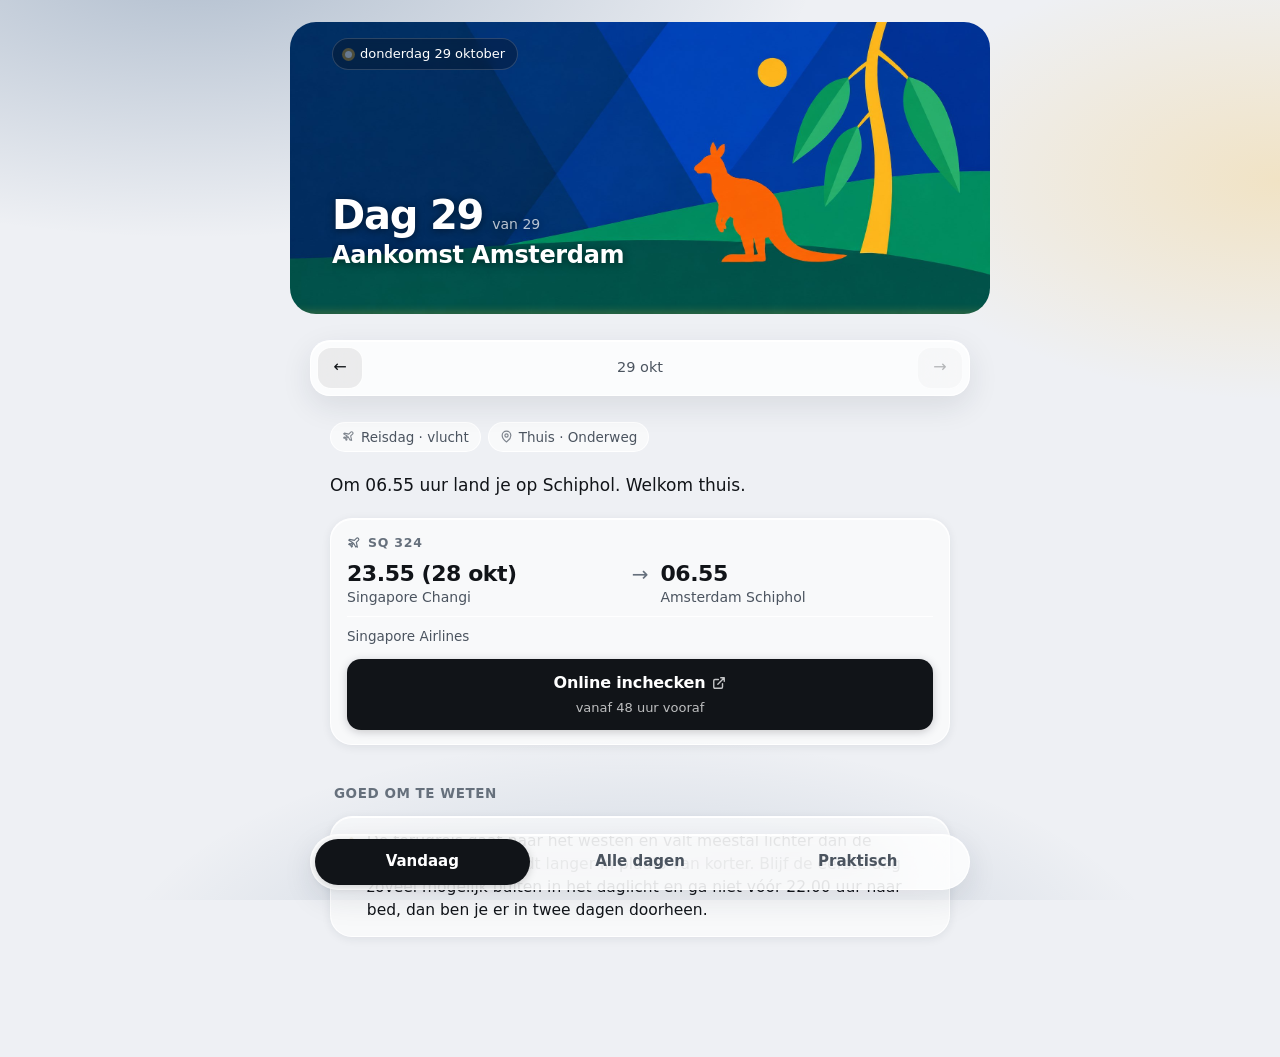
==== commit 771ac3f4: "Banners iOS" ====
--- a/index.html
+++ b/index.html
@@ -13,7 +13,10 @@
      genoeg marge voor, zodat de tekening niet in de hoeken wordt afgesneden. -->
 <link rel="apple-touch-icon" href="icon-maskable-512.png">
 <meta name="apple-mobile-web-app-capable" content="yes">
-<meta name="apple-mobile-web-app-status-bar-style" content="default">
+<!-- black-translucent: de statusbalk van iOS wordt doorzichtig en de pagina loopt eronder door, zodat de
+     kop tot de bovenrand van het scherm komt. De klok en de batterij staan dan in wit; app.css houdt daar
+     altijd iets donkers onder (de foto, en na het scrollen een strook in de regiokleur). -->
+<meta name="apple-mobile-web-app-status-bar-style" content="black-translucent">
 <meta name="apple-mobile-web-app-title" content="AustralieApp">
 <link rel="stylesheet" href="app.css">
 </head>
--- a/app.css
+++ b/app.css
@@ -4,7 +4,7 @@
     --tone:#2A2E36;
     --bg:#0A0C10;
     --text:#F2F4F6; --text-dim:#A6AFB9; --text-faint:#737C88;
-    --accent:#E8B85F; --accent-ink:#E8B85F; --star:#F2C452; --wash:#5CB4D3; --alert:#EF7357;
+    --accent:#FBB41D; --accent-ink:#FBB41D; --star:#F2C452; --wash:#22B4C6; --alert:#F4543A;
     /* glas */
     --glass:rgba(255,255,255,.065);
     --glass-2:rgba(255,255,255,.11);
@@ -26,7 +26,7 @@
   html[data-theme="light"]{
     --bg:#EEF0F4;
     --text:#111418; --text-dim:#4B545F; --text-faint:#66707C;
-    --star:#8F6600; --accent-ink:#8A5F00; --wash:#146582; --alert:#B0371B;
+    --star:#8F6600; --accent-ink:#8A5A00; --wash:#146582; --alert:#B0371B;
     --glass:rgba(255,255,255,.58);
     --glass-2:rgba(255,255,255,.78);
     --glass-3:rgba(255,255,255,.92);
@@ -72,7 +72,7 @@
     padding:0;transition:background-image .35s ease;
     background-size:cover;background-position:center}
   .hero .wrap{position:relative;z-index:1;height:100%;
-    padding:calc(env(safe-area-inset-top) + 14px) 22px 16px;
+    padding:14px 22px 16px;
     display:flex;flex-direction:column;justify-content:flex-end}
   /* De datumknop blijft bovenaan, de rest staat onderaan, net als op de andere tabbladen. */
   .hero .eyebrow{margin-bottom:auto}
@@ -109,8 +109,17 @@
     padding:5px 12px;border-radius:999px;font-size:13.5px;font-weight:600}
   .hero.banner{background-size:cover;background-position:center;padding:0;position:relative;overflow:hidden}
   .hero.banner .wrap{position:relative;z-index:1;height:100%;
-    padding:calc(env(safe-area-inset-top) + 14px) 22px 16px;
+    padding:14px 22px 16px;
     display:flex;flex-direction:column;justify-content:flex-end}
+  /* De kop loopt onder de statusbalk van iOS door (zie index.html). De ruimte voor die balk komt bóven
+     het 12/5-vlak, niet erin: met content-box telt de padding niet mee in de aspect-ratio en blijft de
+     tekst even ruim staan. Op Android en op de desktop is de inset 0 en verandert er niets. */
+  .hero,.hero.banner{padding-top:env(safe-area-inset-top);box-sizing:content-box}
+  /* Na het scrollen staat de klok niet meer op de foto maar op de pagina. Dan schuift er een strook in
+     de regiokleur onder, zodat het witte statusbalk-schrift leesbaar blijft. app.js zet .gescrold. */
+  body::after{content:"";position:fixed;top:0;left:0;right:0;height:env(safe-area-inset-top);z-index:25;
+    background:var(--tone,#0E1013);opacity:0;transition:opacity .2s;pointer-events:none}
+  body.gescrold::after{opacity:1}
   /* dezelfde regelhoogte als de titel op Vandaag, anders staat de tekst optisch hoger */
   .btitel{margin:0;font-size:clamp(28px,7.5vw,36px);font-weight:730;letter-spacing:-.03em;line-height:1.05;
     color:#fff;text-shadow:0 2px 12px rgba(0,0,0,.6), 0 1px 3px rgba(0,0,0,.45)}
@@ -124,7 +133,7 @@
     box-shadow:0 0 10px color-mix(in srgb, var(--accent) 60%, transparent)}
 
   /* ---------- Dagnavigatie (zwevend glas) ---------- */
-  .nav{position:sticky;top:0;z-index:20;margin:26px 12px 0}   /* dezelfde 26 als onder de balk */
+  .nav{position:sticky;top:env(safe-area-inset-top);z-index:20;margin:26px 12px 0}   /* dezelfde 26 als onder de balk; blijft onder de statusbalk */
   .nav .inner{max-width:660px;margin:0 auto;padding:6px;display:flex;align-items:center;gap:6px;
     border-radius:20px;background:var(--glass-2);border:1px solid var(--rim);
     box-shadow:inset 0 1px 0 var(--rim-hi), var(--shadow);
@@ -373,20 +382,45 @@
   .nrow .btn.primary{background:var(--pill);color:var(--pill-text);border-color:transparent}
   .nrow .btn:active{opacity:.7}
   .nstatus{font-size:13px;color:var(--text-faint);min-height:1em;margin-top:10px}
-  /* scherm Reizigers: kleine chips per persoon, kruisje om te verwijderen, terugknop bovenaan */
-  .terug{margin:0 0 14px;font-size:15px}
-  .terug a{color:var(--accent-ink);font-weight:600;text-decoration:none}
-  .rlijst .chips{margin-top:7px;gap:6px}
-  .rlijst .chip{font-size:12.5px;padding:5px 10px}
-  .rlijst .chip:disabled{opacity:.55;cursor:default}
-  .rlijst .dweg{flex:none;width:32px;height:32px;border-radius:50%;border:1px solid var(--rim);background:none;
-    color:var(--text-dim);font:inherit;font-size:18px;line-height:1;cursor:pointer}
-  .rstatus{font-size:13px;color:var(--text-faint);margin:12px 4px 0}
+  /* ---------- Scherm Reizigers ---------- */
+  /* Terug naar Praktisch: een pil met een pijltje, in de stijl van de andere knoppen */
+  .terugknop{display:inline-flex;align-items:center;gap:6px;font:inherit;font-size:14.5px;font-weight:600;
+    margin:0 0 18px;padding:9px 15px 9px 12px;border-radius:999px;cursor:pointer;
+    color:var(--text);background:var(--glass-2);border:1px solid var(--rim)}
+  .terugknop:active{opacity:.7}
+  /* Ruime kaart per reiziger: naam boven, daaronder de delen van de reis */
+  .rlijst li{padding:16px 16px 17px}
+  .rkop{display:flex;align-items:center;justify-content:space-between;gap:12px;margin-bottom:12px}
+  .rkop strong{margin:0;font-size:17px;font-weight:650;letter-spacing:-.01em;min-width:0;
+    overflow:hidden;text-overflow:ellipsis;white-space:nowrap}
+  .rjij{flex:none;font-size:11.5px;font-weight:700;letter-spacing:.06em;text-transform:uppercase;
+    color:var(--text-faint);padding:4px 9px;border-radius:999px;border:1px solid var(--rim)}
+  .rlijst .chips{gap:8px 8px}
+  .rlijst .chip{font-size:13.5px;padding:8px 14px}
+  .rlijst .chip:disabled{opacity:.5;cursor:default}
+  .rlijst .dweg{flex:none;width:36px;height:36px;border-radius:50%;border:1px solid var(--rim);background:none;
+    color:var(--text-dim);font:inherit;font-size:19px;line-height:1;cursor:pointer}
+  .rlijst .dweg:active{opacity:.6}
+  .rstatus{font-size:13px;color:var(--text-faint);margin:16px 4px 0}
   .rstatus.fout{color:var(--alert)}
-  .beheer-uitleg{font-size:13.5px;color:var(--text-dim);line-height:1.5;margin:12px 4px 0}
-  .sheet #rform{display:flex;flex-direction:column;gap:10px}
-  .sheet #rform .nrow{margin-top:2px}
-  #beheer .dagadd{margin:14px 0 0}
+  #beheer{padding-bottom:8px}
+  /* toevoegformulier: ruimer dan de andere bladen, want er staan drie velden en chips onder elkaar */
+  .sheet #rform{display:flex;flex-direction:column;gap:14px;margin-top:8px;padding-bottom:4px}
+  .sheet:has(#rform) .sheethead{margin-bottom:4px}
+  .sheet #rform .chips{margin-top:2px}
+  .sheet #rform .nrow{margin-top:6px}
+  /* Het wachtwoord als leesregel: Safari houdt een zelf ingevuld sterk wachtwoord in het veld gemaskeerd. */
+  .pwlees{margin:-6px 2px 0;font-size:15px;line-height:1.4;color:var(--text);word-break:break-all;
+    -webkit-user-select:all;user-select:all}
+  /* Wachtwoordveld met de kopieerknop ernaast, zodat de beheerder het meteen kan doorsturen. De knop
+     is even hoog als het veld en heeft dezelfde afronding, zodat de twee als één geheel ogen. */
+  .pwrij{display:flex;gap:8px;align-items:stretch}
+  .pwrij .shinput{flex:1;min-width:0}
+  .pwrij .nbtn{flex:none;width:46px;height:auto;border-radius:12px;color:var(--text-dim);
+    display:flex;align-items:center;justify-content:center}
+  .pwrij .nbtn svg{width:17px;height:17px}
+  .pwrij .nbtn:active{opacity:.6}
+  #beheer .dagadd{margin:18px 0 0}
   .callout a{color:var(--accent-ink);font-weight:600}
   .toast{position:fixed;left:50%;bottom:calc(env(safe-area-inset-bottom) + 86px);transform:translate(-50%,20px);
     background:var(--pill);color:var(--pill-text);padding:11px 16px;border-radius:14px;font-size:14.5px;
@@ -410,8 +444,8 @@
   .dkop.solo{display:block}
   /* Elke groep draagt twee kleuren mee uit dieren.js, --g voor licht en --gd voor donker. --gl is
      degene die bij dit thema hoort. Alle vlakken en teksten hieronder rekenen met --gl. */
-  .dgroep,.dchip,.drij{--gl:var(--gd)}
-  html[data-theme="light"] .dgroep,html[data-theme="light"] .dchip,html[data-theme="light"] .drij{--gl:var(--g)}
+  .dgroep,.dchip,.drij,.drijwrap{--gl:var(--gd)}
+  html[data-theme="light"] .dgroep,html[data-theme="light"] .dchip,html[data-theme="light"] .drij,html[data-theme="light"] .drijwrap{--gl:var(--g)}
   .dgroep .dkop h2{color:var(--gl)}
   .dzoek{width:100%;box-sizing:border-box;font:inherit;font-size:16px;color:var(--text);margin:0 0 10px;
     padding:11px 14px;border-radius:14px;border:1px solid var(--rim);background:var(--glass);-webkit-appearance:none;appearance:none}
@@ -432,13 +466,28 @@
   .dchip:active{opacity:.7}
   .dlist{border-radius:var(--radius);background:var(--glass);border:1px solid var(--rim);overflow:hidden;
     box-shadow:inset 0 1px 0 var(--rim-hi), var(--shadow-soft)}
-  .drij{display:flex;align-items:center;gap:12px;width:100%;min-height:58px;text-align:left;font:inherit;color:var(--text);
-    background:none;border:none;border-bottom:1px solid var(--rim);padding:9px 14px 9px 12px;cursor:pointer;-webkit-tap-highlight-color:transparent}
-  .drij:last-child{border-bottom:none}
-  .drij:active{background:var(--glass-2)}
-  .drij[hidden]{display:none}
+  /* De regel noteert 'gezien', het bestekje ernaast 'gegeten'. Twee knoppen naast elkaar in één rij,
+     want een knop in een knop mag niet. De omhullende div draagt de tint en de scheidingslijn. */
+  .drijwrap{display:flex;align-items:center;gap:6px;border-bottom:1px solid var(--rim);padding-right:12px}
+  .drijwrap:last-child{border-bottom:none}
+  .drijwrap[hidden]{display:none}
+  .drij{display:flex;align-items:center;gap:12px;flex:1;min-width:0;min-height:58px;text-align:left;font:inherit;color:var(--text);
+    background:none;border:none;padding:9px 2px 9px 12px;cursor:pointer;-webkit-tap-highlight-color:transparent}
+  .drij:active{opacity:.65}
   .dgroep[hidden]{display:none}
-  .drij.gespot{background:color-mix(in srgb,var(--gl) 13%,transparent)}
+  .drijwrap.gespot{background:color-mix(in srgb,var(--gl) 13%,transparent)}
+  /* Bestekknop: even hoog als de teller ernaast, want gespot is de hoofdzaak en gegeten de bijvangst.
+     Leeg zolang niemand het at, daarna een pil met het aantal erin. De tekening is klein, maar het
+     aanraakvlak is 44 bij 44 dankzij het onzichtbare vlak eromheen. */
+  .deet{position:relative;flex:none;display:inline-flex;align-items:center;justify-content:center;gap:4px;
+    height:24px;min-width:24px;padding:0 7px;border-radius:12px;border:1px solid var(--rim);background:none;
+    color:var(--text-faint);font:inherit;cursor:pointer;-webkit-tap-highlight-color:transparent}
+  .deet::before{content:"";position:absolute;top:50%;left:50%;width:44px;height:44px;transform:translate(-50%,-50%)}
+  .deet svg{display:block;width:13px;height:13px}
+  .deet span{font-size:12.5px;font-weight:700}
+  .deet:active{opacity:.6}
+  .deet.aan{background:var(--gl);border-color:transparent;color:#0A0C10}
+  html[data-theme="light"] .deet.aan{color:#fff}
   /* Geen vlak achter de tekening: het lijnwerk is één haarlijn dik en verliest het van een getinte
      ondergrond. De tekening staat nu groot en in de groepskleur op de rustige achtergrond van de lijst.
      De tint blijft over voor de rij van een dier dat al gespot is. */
@@ -447,15 +496,16 @@
 
   .dtxt{flex:1;min-width:0;display:flex;flex-direction:column;gap:2px}
   .dtxt strong{font-weight:600;font-size:16px;display:flex;align-items:center;gap:8px;min-width:0}
-  .dtxt strong .chance{color:var(--accent-ink)}
+  /* De kans staat rechts in de regel, niet achter de naam: dan staan de bolletjes van alle rijen op één lijn. */
+  .dtxt strong .chance{color:var(--accent-ink);margin-left:auto;padding-left:4px}
   .dtxt .sub{font-size:13.5px;color:var(--text-dim);white-space:nowrap;overflow:hidden;text-overflow:ellipsis}
-  .drij .dtel{flex:none;min-width:24px;height:24px;padding:0 7px;border-radius:12px;display:flex;align-items:center;justify-content:center;
+  .drijwrap .dtel{flex:none;min-width:24px;height:24px;padding:0 7px;border-radius:12px;display:flex;align-items:center;justify-content:center;
     font-size:12.5px;font-weight:700;background:var(--glass-3);color:var(--text)}
-  .drij.mijn .dtel{background:var(--accent);color:#0A0C10}
+  .drijwrap.mijn .dtel{background:var(--accent);color:#0A0C10}
   html[data-theme="light"] .dchip{background:color-mix(in srgb,var(--gl) 13%,transparent)}
   html[data-theme="light"] .dchip.dfilter{background:var(--glass-2);color:var(--text-dim)}
   html[data-theme="light"] .dchip.dfilter.on{background:var(--pill);color:var(--pill-text)}
-  html[data-theme="light"] .drij.gespot{background:color-mix(in srgb,var(--gl) 9%,transparent)}
+  html[data-theme="light"] .drijwrap.gespot{background:color-mix(in srgb,var(--gl) 9%,transparent)}
   /* tussenkop per dag in de lijst Gespot */
   .dlijst .ddag{padding:9px 16px 7px;font-size:12.5px;font-weight:600;letter-spacing:.04em;text-transform:uppercase;
     color:var(--text-faint);background:var(--glass-2)}
@@ -473,6 +523,8 @@
   .sheet .shinput::placeholder{color:var(--text-faint)}
   .sheet .shinput+.nrow{margin-top:12px}
   .dlijst li{display:flex;gap:12px;align-items:center}
+  /* bestekje achter de naam in de lijst Gespot */
+  .dlijst .wvork{display:inline-flex;vertical-align:-2px;margin-left:7px;color:var(--text-faint)}
   .dlijst .dtijd{flex:none;width:3.4em;font-weight:700;font-variant-numeric:tabular-nums;color:var(--accent-ink)}
   .dlijst .wbody{flex:1;min-width:0;display:flex;flex-direction:column;gap:2px}
   .dlijst .dweg{flex:none;width:32px;height:32px;border-radius:50%;border:1px solid var(--rim);background:none;
@@ -608,17 +660,44 @@
   .idx li+li{border-top:1px solid var(--rim)}
   .idx button{width:100%;background:none;border:none;font:inherit;color:var(--text);
     display:flex;align-items:center;gap:11px;padding:13px 16px;cursor:pointer;text-align:left}
-  .idx .bar{width:3px;height:34px;border-radius:2px;flex:none}
-  .idx .n{min-width:1.8em;font-size:14px;color:var(--text-faint);font-variant-numeric:tabular-nums}
+  /* Kop per regio, in de kleur van die regio. Net als bij de dieren heeft elke regio twee kleuren:
+     --i voor het lichte thema en --id voor het donkere. De diepe TONE uit reis.js ligt onder een foto
+     en wordt flets zodra je hem klein en opgelicht gebruikt, dus die gebruiken we hier niet. */
+  .idxkop,.idx{--ink:var(--id)}
+  html[data-theme="light"] .idxkop,html[data-theme="light"] .idx{--ink:var(--i)}
+  /* De dagpagina: alleen de kopjes Morgen en Eerste keuze in de inkt van de regio (render zet --i en
+     --id op #day). Zonder paar valt de kleur terug op het accent. Niets wat je kunt aantikken. */
+  #day{--ink:var(--id,var(--accent-ink))}
+  html[data-theme="light"] #day{--ink:var(--i,var(--accent-ink))}
+  #day .tomorrow .lbl,#day .card .role{color:var(--ink)}
+  .idxkop{display:flex;align-items:baseline;justify-content:space-between;gap:12px;margin:24px 4px 8px}
+  #results>.idxkop:first-child{margin-top:4px}
+  /* De regel naar het reisoverzicht, vóór de eerste kop. Het kaartje staat in het rondje waar bij een
+     dag het nummer staat, zodat de regel niet als dag 0 leest. */
+  .idxstart{margin-bottom:4px}
+  .idxstart .n svg{display:block}
+  .idxstart .t{font-weight:600}
+  /* Scheiding tussen de voorreis, de groepsreis en de nareis. De kop eronder is een regio. */
+  .idxdeel{margin-top:30px}
+  .idxdeel+.idxkop{margin-top:10px}
+  .idxkop h3{margin:0;font-size:12px;font-weight:700;letter-spacing:.06em;text-transform:uppercase;color:var(--ink)}
+  .idxkop span{font-size:12.5px;color:var(--text-faint);white-space:nowrap}
+  /* Het dagnummer draagt de kleur, in plaats van een streepje aan de rand dat nergens meer naar verwees. */
+  .idx .n{flex:none;width:26px;height:26px;border-radius:13px;display:flex;align-items:center;justify-content:center;
+    font-size:13px;font-weight:700;font-variant-numeric:tabular-nums;
+    background:color-mix(in srgb,var(--ink) 22%,transparent);color:var(--ink)}
+  html[data-theme="light"] .idx .n{background:color-mix(in srgb,var(--ink) 15%,transparent)}
   .idx .t{flex:1;font-size:16px;line-height:1.3}
   .idx .k{color:var(--text-faint);flex:none;display:flex}
   .idx .w{color:var(--wash);flex:none;display:flex}
   .idx .e{color:var(--accent-ink);flex:none;display:flex}
   .idx .d{font-size:13.5px;color:var(--text-faint);white-space:nowrap}
-  .idx li.now{background:var(--glass-2)}
-  .idx .n:only-of-type,.idx li .n{text-align:center}
+  .idx li.now{background:color-mix(in srgb,var(--ink) 14%,transparent)}
   .idx li.now .t{font-weight:640}
-  .idx li.now .n{color:var(--accent-ink)}
+  .idx li.now .n{background:var(--ink);color:#0A0C10}
+  .idx li.now .d{color:var(--ink);font-weight:600}
+  html[data-theme="light"] .idx li.now{background:color-mix(in srgb,var(--ink) 10%,transparent)}
+  html[data-theme="light"] .idx li.now .n{color:#fff}
 
   /* ---------- Praktisch ---------- */
   .clock{display:flex;gap:12px;align-items:stretch}
@@ -672,6 +751,8 @@
   .aftel .anum small{font-size:14px;font-weight:500;letter-spacing:0;color:var(--text-dim);margin-left:8px}
   .aftel .asub{font-size:clamp(17px,4.6vw,20px);font-weight:600;letter-spacing:-.015em;color:var(--text);margin-top:4px}
   .regios{display:grid;grid-template-columns:1fr 1fr;gap:10px;margin-top:22px}
+  /* Onderweg: een regio die achter je ligt, dooft. Zo zie je in één blik hoever de reis is. */
+  .regio.gehad{filter:saturate(.5);opacity:.62}
   .regio{height:124px;border:none;border-radius:var(--radius);padding:0 12px 11px;cursor:pointer;color:#fff;text-align:left;
     font:inherit;position:relative;overflow:hidden;background:var(--tone) center/cover no-repeat;
     display:flex;flex-direction:column;justify-content:flex-end;gap:2px;box-shadow:var(--shadow-soft);
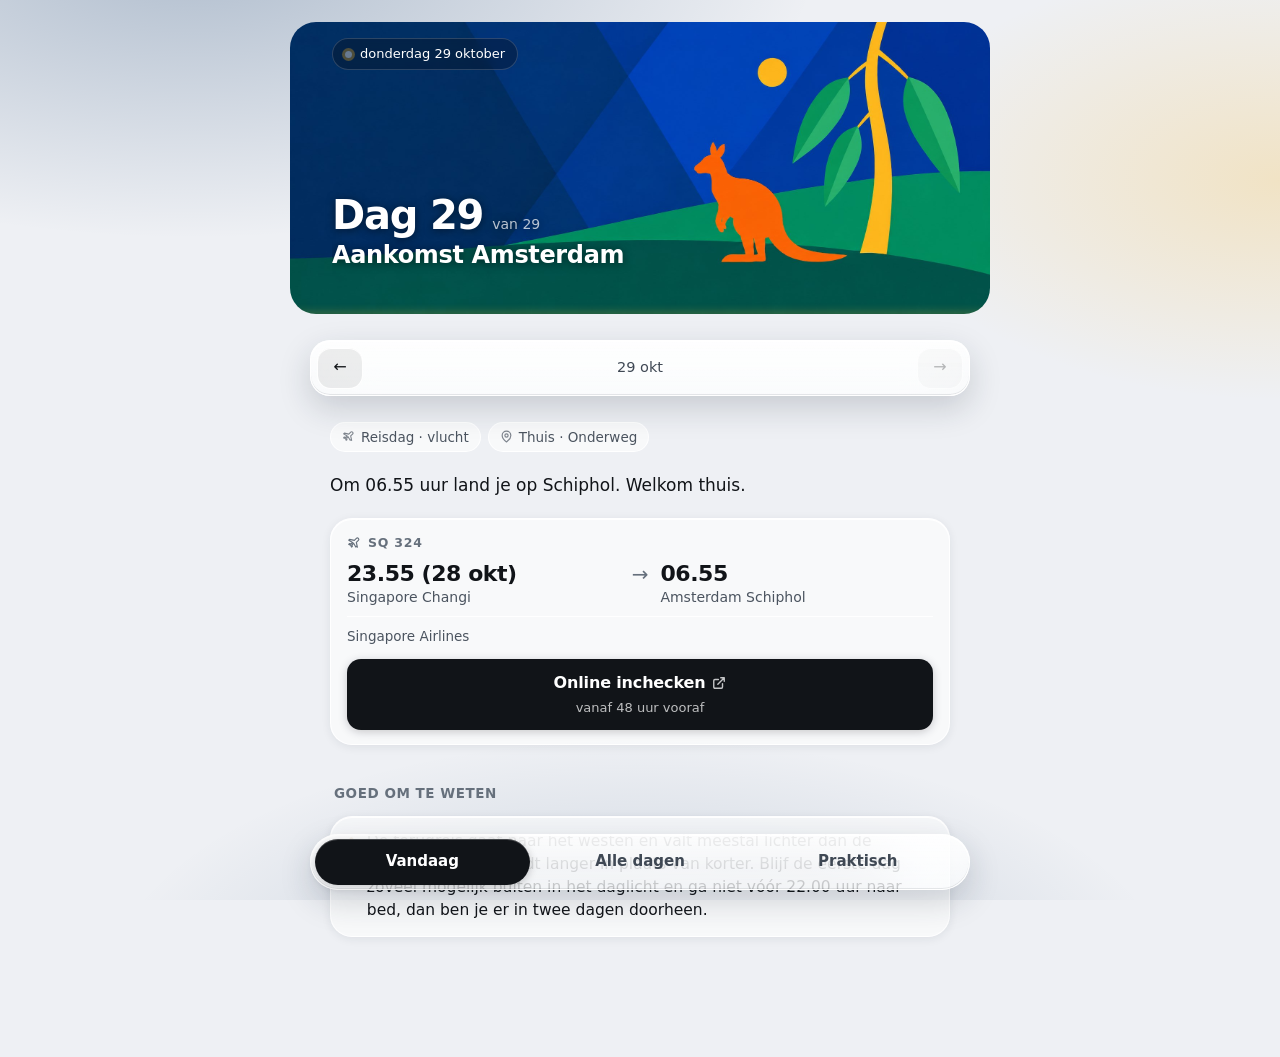
==== commit 08fa3ee3: "Icoon voor pootje vervangen" ====
--- a/index.html
+++ b/index.html
@@ -13,10 +13,7 @@
      genoeg marge voor, zodat de tekening niet in de hoeken wordt afgesneden. -->
 <link rel="apple-touch-icon" href="icon-maskable-512.png">
 <meta name="apple-mobile-web-app-capable" content="yes">
-<!-- black-translucent: de statusbalk van iOS wordt doorzichtig en de pagina loopt eronder door, zodat de
-     kop tot de bovenrand van het scherm komt. De klok en de batterij staan dan in wit; app.css houdt daar
-     altijd iets donkers onder (de foto, en na het scrollen een strook in de regiokleur). -->
-<meta name="apple-mobile-web-app-status-bar-style" content="black-translucent">
+<meta name="apple-mobile-web-app-status-bar-style" content="default">
 <meta name="apple-mobile-web-app-title" content="AustralieApp">
 <link rel="stylesheet" href="app.css">
 </head>
@@ -54,7 +51,7 @@
   <button id="btnIndex">Alle dagen</button>
   <button id="btnAlles" hidden>Notities</button>
   <button id="btnPrakt">Praktisch</button>
-  <button id="btnDieren" class="icoon" hidden aria-label="Dieren" title="Dieren"><svg width="22" height="22" viewBox="0 0 24 24" fill="currentColor" aria-hidden="true"><ellipse cx="7" cy="8.5" rx="2" ry="2.6"/><ellipse cx="17" cy="8.5" rx="2" ry="2.6"/><ellipse cx="11" cy="5" rx="2" ry="2.6"/><ellipse cx="17" cy="5" rx="2" ry="2.6"/><path d="M12 11c-3 0-6 2.6-6 5.2 0 1.7 1.2 2.8 3 2.8 1 0 1.8-.4 3-.4s2 .4 3 .4c1.8 0 3-1.1 3-2.8C18 13.6 15 11 12 11Z"/></svg></button>
+  <button id="btnDieren" class="icoon" hidden aria-label="Dieren" title="Dieren"><svg width="22" height="22" viewBox="0 0 100 100" fill="currentColor" aria-hidden="true"><ellipse cx="27" cy="34" rx="9" ry="12"/><ellipse cx="73" cy="34" rx="9" ry="12"/><ellipse cx="40" cy="18" rx="8" ry="11"/><ellipse cx="60" cy="18" rx="8" ry="11"/><path d="M50 43c-15 0-28 12-28 24 0 8 6 13 14 13 5 0 9-2 14-2s9 2 14 2c8 0 14-5 14-13C78 55 65 43 50 43Z"/></svg></button>
 </div></div>
 <script src="reis.js"></script>
 <script src="voorreis.js"></script>
--- a/app.css
+++ b/app.css
@@ -5,6 +5,7 @@
     --bg:#0A0C10;
     --text:#F2F4F6; --text-dim:#A6AFB9; --text-faint:#737C88;
     --accent:#FBB41D; --accent-ink:#FBB41D; --star:#F2C452; --wash:#22B4C6; --alert:#F4543A;
+    --eet:#FB923C;   /* alles wat met eten te maken heeft: de chip Gegeten en het bestekje */
     /* glas */
     --glass:rgba(255,255,255,.065);
     --glass-2:rgba(255,255,255,.11);
@@ -16,6 +17,15 @@
     --blob:color-mix(in srgb, var(--tone) 60%, transparent);
     --blob2:color-mix(in srgb, var(--accent) 16%, transparent);
     --pill:rgba(255,255,255,.92); --pill-text:#0A0C10;
+    /* de twee zwevende balken (dagnavigatie en tabbalk): dunner glas dan de kaarten, met lichtval van
+       boven, een donkere lijn aan de onderrand en een diepere schaduw. De blur dempt de foto erachter
+       iets, zodat de tekst leesbaar blijft. */
+    --bar:rgba(255,255,255,.06);
+    --bar-sheen:linear-gradient(180deg,rgba(255,255,255,.13),rgba(255,255,255,.02) 55%,rgba(255,255,255,0));
+    --bar-rim:rgba(255,255,255,.17); --bar-hi:rgba(255,255,255,.32); --bar-lo:rgba(0,0,0,.28);
+    --bar-shadow:0 12px 32px rgba(0,0,0,.45);
+    --bar-filter:blur(30px) saturate(180%) brightness(.88);
+    --bar-text:#B4BCC6; --bar-knop-hi:rgba(255,255,255,.18); --pill-hi:#FFFFFF;
     /* Het blad ligt vóór de pagina en is daarom iets lichter dan de achtergrond: in het donker
        is een slagschaduw onzichtbaar, dus het verschil in helderheid moet het werk doen. */
     --sheet:#171B23; --scrim:rgba(0,0,0,.62); --grip:rgba(255,255,255,.30);
@@ -27,6 +37,7 @@
     --bg:#EEF0F4;
     --text:#111418; --text-dim:#4B545F; --text-faint:#66707C;
     --star:#8F6600; --accent-ink:#8A5A00; --wash:#146582; --alert:#B0371B;
+    --eet:#C2410C;
     --glass:rgba(255,255,255,.58);
     --glass-2:rgba(255,255,255,.78);
     --glass-3:rgba(255,255,255,.92);
@@ -37,6 +48,12 @@
     --blob:color-mix(in srgb, var(--tone) 26%, transparent);
     --blob2:color-mix(in srgb, var(--accent) 22%, transparent);
     --pill:#111418; --pill-text:#FFFFFF;
+    --bar:rgba(255,255,255,.52);
+    --bar-sheen:linear-gradient(180deg,rgba(255,255,255,.75),rgba(255,255,255,.2) 60%,rgba(255,255,255,.05));
+    --bar-rim:rgba(255,255,255,.95); --bar-hi:#FFFFFF; --bar-lo:rgba(30,40,55,.10);
+    --bar-shadow:0 12px 32px rgba(30,40,55,.18);
+    --bar-filter:blur(30px) saturate(170%) brightness(1.06);
+    --bar-text:#3F4854; --bar-knop-hi:#FFFFFF; --pill-hi:rgba(255,255,255,.22);
     /* In het licht blijft het blad de achtergrondkleur: de velden erin zijn wit en zouden
        tegen een lichter blad wegvallen. Daar doen de schaduw en het waas het werk. */
     --sheet:#EEF0F4; --scrim:rgba(24,32,44,.34); --grip:rgba(17,20,24,.20);
@@ -72,7 +89,7 @@
     padding:0;transition:background-image .35s ease;
     background-size:cover;background-position:center}
   .hero .wrap{position:relative;z-index:1;height:100%;
-    padding:14px 22px 16px;
+    padding:calc(env(safe-area-inset-top) + 14px) 22px 16px;
     display:flex;flex-direction:column;justify-content:flex-end}
   /* De datumknop blijft bovenaan, de rest staat onderaan, net als op de andere tabbladen. */
   .hero .eyebrow{margin-bottom:auto}
@@ -109,17 +126,8 @@
     padding:5px 12px;border-radius:999px;font-size:13.5px;font-weight:600}
   .hero.banner{background-size:cover;background-position:center;padding:0;position:relative;overflow:hidden}
   .hero.banner .wrap{position:relative;z-index:1;height:100%;
-    padding:14px 22px 16px;
+    padding:calc(env(safe-area-inset-top) + 14px) 22px 16px;
     display:flex;flex-direction:column;justify-content:flex-end}
-  /* De kop loopt onder de statusbalk van iOS door (zie index.html). De ruimte voor die balk komt bóven
-     het 12/5-vlak, niet erin: met content-box telt de padding niet mee in de aspect-ratio en blijft de
-     tekst even ruim staan. Op Android en op de desktop is de inset 0 en verandert er niets. */
-  .hero,.hero.banner{padding-top:env(safe-area-inset-top);box-sizing:content-box}
-  /* Na het scrollen staat de klok niet meer op de foto maar op de pagina. Dan schuift er een strook in
-     de regiokleur onder, zodat het witte statusbalk-schrift leesbaar blijft. app.js zet .gescrold. */
-  body::after{content:"";position:fixed;top:0;left:0;right:0;height:env(safe-area-inset-top);z-index:25;
-    background:var(--tone,#0E1013);opacity:0;transition:opacity .2s;pointer-events:none}
-  body.gescrold::after{opacity:1}
   /* dezelfde regelhoogte als de titel op Vandaag, anders staat de tekst optisch hoger */
   .btitel{margin:0;font-size:clamp(28px,7.5vw,36px);font-weight:730;letter-spacing:-.03em;line-height:1.05;
     color:#fff;text-shadow:0 2px 12px rgba(0,0,0,.6), 0 1px 3px rgba(0,0,0,.45)}
@@ -133,17 +141,18 @@
     box-shadow:0 0 10px color-mix(in srgb, var(--accent) 60%, transparent)}
 
   /* ---------- Dagnavigatie (zwevend glas) ---------- */
-  .nav{position:sticky;top:env(safe-area-inset-top);z-index:20;margin:26px 12px 0}   /* dezelfde 26 als onder de balk; blijft onder de statusbalk */
+  .nav{position:sticky;top:0;z-index:20;margin:26px 12px 0}   /* dezelfde 26 als onder de balk */
   .nav .inner{max-width:660px;margin:0 auto;padding:6px;display:flex;align-items:center;gap:6px;
-    border-radius:20px;background:var(--glass-2);border:1px solid var(--rim);
-    box-shadow:inset 0 1px 0 var(--rim-hi), var(--shadow);
-    -webkit-backdrop-filter:blur(26px) saturate(170%);backdrop-filter:blur(26px) saturate(170%)}
+    border-radius:20px;background:var(--bar);background-image:var(--bar-sheen);border:1px solid var(--bar-rim);
+    box-shadow:inset 0 1px 0 var(--bar-hi), inset 0 -1px 0 var(--bar-lo), var(--bar-shadow);
+    -webkit-backdrop-filter:var(--bar-filter);backdrop-filter:var(--bar-filter)}
   .nav button{font:inherit;font-size:16px;color:var(--text);
     background:color-mix(in srgb, var(--text) 7%, transparent);
-    border:1px solid var(--rim);border-radius:14px;width:46px;height:42px;
+    border:1px solid var(--bar-rim);border-radius:14px;width:46px;height:42px;
+    box-shadow:inset 0 1px 0 var(--bar-knop-hi);
     cursor:pointer;display:grid;place-items:center}
   .nav button:disabled{opacity:.3}
-  .nav .label{flex:1;text-align:center;font-size:14.5px;color:var(--text-dim);font-variant-numeric:tabular-nums}
+  .nav .label{flex:1;text-align:center;font-size:14.5px;color:var(--bar-text);font-variant-numeric:tabular-nums}
   button:focus-visible,a:focus-visible,input:focus-visible{outline:2px solid var(--accent);outline-offset:2px}
 
   /* ---------- Inhoud ---------- */
@@ -409,17 +418,21 @@
   .sheet:has(#rform) .sheethead{margin-bottom:4px}
   .sheet #rform .chips{margin-top:2px}
   .sheet #rform .nrow{margin-top:6px}
-  /* Het wachtwoord als leesregel: Safari houdt een zelf ingevuld sterk wachtwoord in het veld gemaskeerd. */
-  .pwlees{margin:-6px 2px 0;font-size:15px;line-height:1.4;color:var(--text);word-break:break-all;
-    -webkit-user-select:all;user-select:all}
-  /* Wachtwoordveld met de kopieerknop ernaast, zodat de beheerder het meteen kan doorsturen. De knop
-     is even hoog als het veld en heeft dezelfde afronding, zodat de twee als één geheel ogen. */
+  /* het welkomstbericht na het toevoegen: uitleg, tekstveld en de knoppen Kopiëren en Delen */
+  .sheet .welkom{display:flex;flex-direction:column;gap:12px;margin-top:10px;padding-bottom:4px}
+  .sheet .welkom p{margin:0;font-size:14.5px;color:var(--text-dim)}
+  .sheet .welkom .nrow{margin-top:2px}
+  /* Wachtwoordveld met de dobbelsteen (nieuw wachtwoord) en de kopieerknop ernaast, zodat de beheerder
+     het meteen kan doorsturen. De knoppen zijn even hoog als het veld en hebben dezelfde afronding,
+     zodat de rij als één geheel oogt. */
   .pwrij{display:flex;gap:8px;align-items:stretch}
   .pwrij .shinput{flex:1;min-width:0}
   .pwrij .nbtn{flex:none;width:46px;height:auto;border-radius:12px;color:var(--text-dim);
     display:flex;align-items:center;justify-content:center}
   .pwrij .nbtn svg{width:17px;height:17px}
   .pwrij .nbtn:active{opacity:.6}
+  /* even een vinkje in de accentkleur nadat het wachtwoord op het klembord is gezet */
+  .pwrij .nbtn.ok{color:var(--accent-ink);border-color:var(--accent-ink)}
   #beheer .dagadd{margin:18px 0 0}
   .callout a{color:var(--accent-ink);font-weight:600}
   .toast{position:fixed;left:50%;bottom:calc(env(safe-area-inset-bottom) + 86px);transform:translate(-50%,20px);
@@ -452,6 +465,10 @@
   .dzoek::placeholder{color:var(--text-faint)}
   .dchips{display:flex;gap:8px;overflow-x:auto;scrollbar-width:none;padding:2px 0 6px;-webkit-overflow-scrolling:touch}
   .dchips::-webkit-scrollbar{display:none}
+  /* de namenrij (Ik en wie iets heeft gespot) staat onder de filterchips, met wat lucht ertussen */
+  .dchips.dwierij{padding-top:6px}
+  /* de lege melding houdt afstand van de chips, net als de eerste groepskop */
+  #dleeg{margin-top:20px}
   .dchip{flex:none;height:40px;display:inline-flex;align-items:center;gap:7px;padding:0 14px;border-radius:20px;border:none;cursor:pointer;
     font:inherit;font-weight:600;font-size:14px;white-space:nowrap;
     background:color-mix(in srgb,var(--gl) 20%,transparent);color:var(--gl)}
@@ -459,6 +476,13 @@
   .dchip.dfilter{background:var(--glass-2);color:var(--text-dim)}
   .dchip.dfilter.on{background:var(--accent);color:#0A0C10}
   .dchip.dfilter.on span{opacity:.7}
+  /* Gegeten is oranje, dezelfde kleur als het bestekje op de regels. De namenrij is een keuze binnen
+     het filter: een aangevinkte naam krijgt een rand in de kleur van dat filter, geel bij Gespot en
+     oranje bij Gegeten, en houdt de rustige achtergrond van een chip die uitstaat. */
+  .dchip.dfilter[data-filter="gegeten"].on{background:var(--eet)}
+  .dchip.dwie{background:var(--glass-2);color:var(--text-dim)}
+  .dchip.dwie.on{background:var(--glass-3);color:var(--accent-ink);box-shadow:inset 0 0 0 2px var(--accent)}
+  .dwierij[data-stand="gegeten"] .dchip.dwie.on{color:var(--eet);box-shadow:inset 0 0 0 2px var(--eet)}
   .dchip .chipx{font-size:16px;line-height:1;opacity:.8;margin-left:-1px}
   .dchip span{font-size:13px;opacity:.8}
   /* een aangezette groepschip is vol gekleurd, zodat je in één oogopslag ziet waarop je filtert */
@@ -486,7 +510,7 @@
   .deet svg{display:block;width:13px;height:13px}
   .deet span{font-size:12.5px;font-weight:700}
   .deet:active{opacity:.6}
-  .deet.aan{background:var(--gl);border-color:transparent;color:#0A0C10}
+  .deet.aan{background:var(--eet);border-color:transparent;color:#0A0C10}
   html[data-theme="light"] .deet.aan{color:#fff}
   /* Geen vlak achter de tekening: het lijnwerk is één haarlijn dik en verliest het van een getinte
      ondergrond. De tekening staat nu groot en in de groepskleur op de rustige achtergrond van de lijst.
@@ -499,12 +523,16 @@
   /* De kans staat rechts in de regel, niet achter de naam: dan staan de bolletjes van alle rijen op één lijn. */
   .dtxt strong .chance{color:var(--accent-ink);margin-left:auto;padding-left:4px}
   .dtxt .sub{font-size:13.5px;color:var(--text-dim);white-space:nowrap;overflow:hidden;text-overflow:ellipsis}
+  /* De teller: geel zodra iemand het dier zag, wie dan ook. Het bestekje ernaast is oranje zodra iemand het at. */
   .drijwrap .dtel{flex:none;min-width:24px;height:24px;padding:0 7px;border-radius:12px;display:flex;align-items:center;justify-content:center;
-    font-size:12.5px;font-weight:700;background:var(--glass-3);color:var(--text)}
-  .drijwrap.mijn .dtel{background:var(--accent);color:#0A0C10}
+    font-size:12.5px;font-weight:700;background:var(--accent);color:#0A0C10}
   html[data-theme="light"] .dchip{background:color-mix(in srgb,var(--gl) 13%,transparent)}
   html[data-theme="light"] .dchip.dfilter{background:var(--glass-2);color:var(--text-dim)}
-  html[data-theme="light"] .dchip.dfilter.on{background:var(--pill);color:var(--pill-text)}
+  /* ook in het lichte thema is Gespot geel (en Gegeten oranje, hieronder): dezelfde kleuren als de
+     teller en het bestekje op de regels en de rand om een aangevinkte naam */
+  html[data-theme="light"] .dchip.dfilter.on{background:var(--accent);color:#0A0C10}
+  html[data-theme="light"] .dchip.dfilter[data-filter="gegeten"].on{background:var(--eet);color:#fff}
+  html[data-theme="light"] .dchip.dwie{background:var(--glass-2);color:var(--text-dim)}
   html[data-theme="light"] .drijwrap.gespot{background:color-mix(in srgb,var(--gl) 9%,transparent)}
   /* tussenkop per dag in de lijst Gespot */
   .dlijst .ddag{padding:9px 16px 7px;font-size:12.5px;font-weight:600;letter-spacing:.04em;text-transform:uppercase;
@@ -522,9 +550,12 @@
     border-radius:14px;padding:12px 14px;-webkit-appearance:none;appearance:none;box-sizing:border-box}
   .sheet .shinput::placeholder{color:var(--text-faint)}
   .sheet .shinput+.nrow{margin-top:12px}
+  /* Het blad voor een ander dier: alleen een kop en een veld, dus iets meer lucht ertussen dan de 12px
+     van het blad, anders zit het veld tegen de titel aan. */
+  .sheethead+.shinput{margin-top:10px}
   .dlijst li{display:flex;gap:12px;align-items:center}
   /* bestekje achter de naam in de lijst Gespot */
-  .dlijst .wvork{display:inline-flex;vertical-align:-2px;margin-left:7px;color:var(--text-faint)}
+  .dlijst .wvork{display:inline-flex;vertical-align:-2px;margin-left:7px;color:var(--eet)}
   .dlijst .dtijd{flex:none;width:3.4em;font-weight:700;font-variant-numeric:tabular-nums;color:var(--accent-ink)}
   .dlijst .wbody{flex:1;min-width:0;display:flex;flex-direction:column;gap:2px}
   .dlijst .dweg{flex:none;width:32px;height:32px;border-radius:50%;border:1px solid var(--rim);background:none;
@@ -634,6 +665,37 @@
   #nlijst>.empty:first-child,#nlijst>h2:first-child{margin-top:34px}
   #nlijst>.nlist:first-child{margin-top:20px}
 
+  /* ---------- Prijzen ---------- */
+  /* De kast: ronde medailles, drie naast elkaar, alleen de verdiende. De munt is crème met de tekening in
+     de kleur van de prijs (--pk komt van de knop zelf), zodat de eenkleurige dierentekeningen bruikbaar zijn. */
+  .pkast{display:grid;grid-template-columns:repeat(3,minmax(0,1fr));gap:14px 8px;margin-top:12px}
+  .pmed{font:inherit;background:none;border:none;padding:0;cursor:pointer;display:flex;flex-direction:column;align-items:center;gap:6px;color:var(--text)}
+  .pmed .pmunt{width:74px;height:74px;border-radius:50%;background:var(--pk);display:flex;align-items:center;justify-content:center;
+    box-shadow:0 4px 12px rgba(0,0,0,.25)}
+  .pmed .pmunt span{width:60px;height:60px;border-radius:50%;background:#F4EFE2;display:flex;align-items:center;justify-content:center;color:var(--pk)}
+  .pmed .pmunt svg{width:40px;height:40px}
+  .pmed b{font-size:13.5px;font-weight:600;text-align:center;line-height:1.2}
+  .pmed small{font-size:12px;color:var(--text-dim)}
+  .pmed:active{opacity:.7}
+  /* De kaart: het schuifpaneel in de kleur van de prijs, witte tekst in beide thema's. */
+  .sheet.prijs{background:var(--pk);color:#fff;text-align:center;align-items:center;gap:0;padding-top:12px;
+    box-shadow:inset 0 1px 0 rgba(255,255,255,.25), 0 -22px 55px rgba(0,0,0,.5)}
+  .sheet.prijs::before{background:rgba(255,255,255,.35)}
+  .sheet.prijs .pclose{position:absolute;top:12px;right:12px;background:rgba(255,255,255,.18);color:#fff;border:none}
+  .sheet.prijs h3{margin:22px 0 0;font-size:26px;font-weight:700;letter-spacing:-.01em;line-height:1.15;max-width:300px}
+  .sheet.prijs .psub{margin:4px 0 0;font-size:14.5px;color:rgba(255,255,255,.8)}
+  .pring{width:204px;height:204px;border-radius:50%;background:rgba(255,255,255,.16);margin:24px auto 0;display:flex;align-items:center;justify-content:center;flex:none}
+  .pring .pmunt{width:168px;height:168px;border-radius:50%;background:#F4EFE2;display:flex;align-items:center;justify-content:center;color:var(--pk)}
+  .pring svg{width:112px;height:112px}
+  .pdieren{display:flex;justify-content:center;gap:10px;margin:20px 0 0;flex-wrap:wrap;max-width:320px}
+  .pdieren i{width:44px;height:44px;border-radius:50%;background:rgba(255,255,255,.18);display:flex;align-items:center;justify-content:center;color:#fff}
+  .pdieren svg{width:27px;height:27px}
+  .sheet.prijs .ptekst{margin:20px 0 0;font-size:15px;line-height:1.5;color:rgba(255,255,255,.92);max-width:340px}
+  .sheet.prijs .pdatum{margin:14px 0 0;font-size:13.5px;color:rgba(255,255,255,.72)}
+  .sheet.prijs .pdeel{width:100%;max-width:340px;margin:18px 0 0;height:46px;border:none;border-radius:999px;
+    background:rgba(255,255,255,.22);color:#fff;font:inherit;font-size:16px;font-weight:600;cursor:pointer}
+  .sheet.prijs .pdeel:active{opacity:.7}
+
   /* ---------- Morgen ---------- */
   .tomorrow{margin-top:0;overflow:hidden;border-radius:var(--radius);
     background:var(--glass);border:1px solid var(--rim);box-shadow:inset 0 1px 0 var(--rim-hi), var(--shadow-soft)}
@@ -725,9 +787,9 @@
   /* ---------- Tabbalk (zwevend glas) ---------- */
   .tabbar{position:fixed;left:10px;right:10px;bottom:calc(env(safe-area-inset-bottom) + 10px);z-index:30}
   .tabbar .inner{max-width:660px;margin:0 auto;display:flex;gap:3px;padding:4px;
-    border-radius:999px;background:var(--glass-2);border:1px solid var(--rim);
-    box-shadow:inset 0 1px 0 var(--rim-hi), var(--shadow);
-    -webkit-backdrop-filter:blur(28px) saturate(170%);backdrop-filter:blur(28px) saturate(170%)}
+    border-radius:999px;background:var(--bar);background-image:var(--bar-sheen);border:1px solid var(--bar-rim);
+    box-shadow:inset 0 1px 0 var(--bar-hi), inset 0 -1px 0 var(--bar-lo), var(--bar-shadow);
+    -webkit-backdrop-filter:var(--bar-filter);backdrop-filter:var(--bar-filter)}
   /* Met vijf knoppen krimpt de letter mee met het scherm, van 13 pixels op een gewone telefoon tot 11 op
      een smalle. Zo blijft 'Alle dagen' op één regel tot 320 punten breed en tot een letterschaal van
      120 procent op Android. */
@@ -769,10 +831,11 @@
   .shsel{width:100%;font:inherit;font-size:16px;color:var(--text);background:var(--glass-2);
     border:1px solid var(--rim);border-radius:14px;padding:12px 14px;-webkit-appearance:none;appearance:none}
   .tabbar button{flex:1;font:inherit;font-size:15px;font-weight:600;min-height:46px;
-    border-radius:999px;cursor:pointer;border:none;background:transparent;color:var(--text-dim);
+    border-radius:999px;cursor:pointer;border:none;background:transparent;color:var(--bar-text);
     transition:background .2s ease,color .2s ease}
+  /* de actieve pil krijgt dezelfde glimlijn aan de bovenkant als het glas, zodat hij erbij hoort */
   .tabbar button.on{background:var(--pill);color:var(--pill-text);
-    box-shadow:0 2px 8px rgba(0,0,0,.18)}
+    box-shadow:inset 0 1px 0 var(--pill-hi), 0 2px 8px rgba(0,0,0,.22)}
 
   footer{margin:36px 0 0;padding-top:18px;border-top:1px solid var(--rim);
     font-size:13.5px;color:var(--text-faint);line-height:1.5}
@@ -784,4 +847,8 @@
   @media (min-width:760px){
     .hero{max-width:700px;margin:22px auto 0;border-radius:26px}
     .hero .wrap,.hero.banner .wrap{padding-top:16px}
+    /* Bladen en de updatebalk niet over de volle breedte van een iPad of desktop, maar even breed als de
+       kop en in het midden. Het blad komt dan los van de onderrand, met vier ronde hoeken. */
+    .sheet{max-width:700px;margin:0 auto;bottom:24px;border-radius:24px}
+    .updatebar{max-width:700px;margin:0 auto}
   }
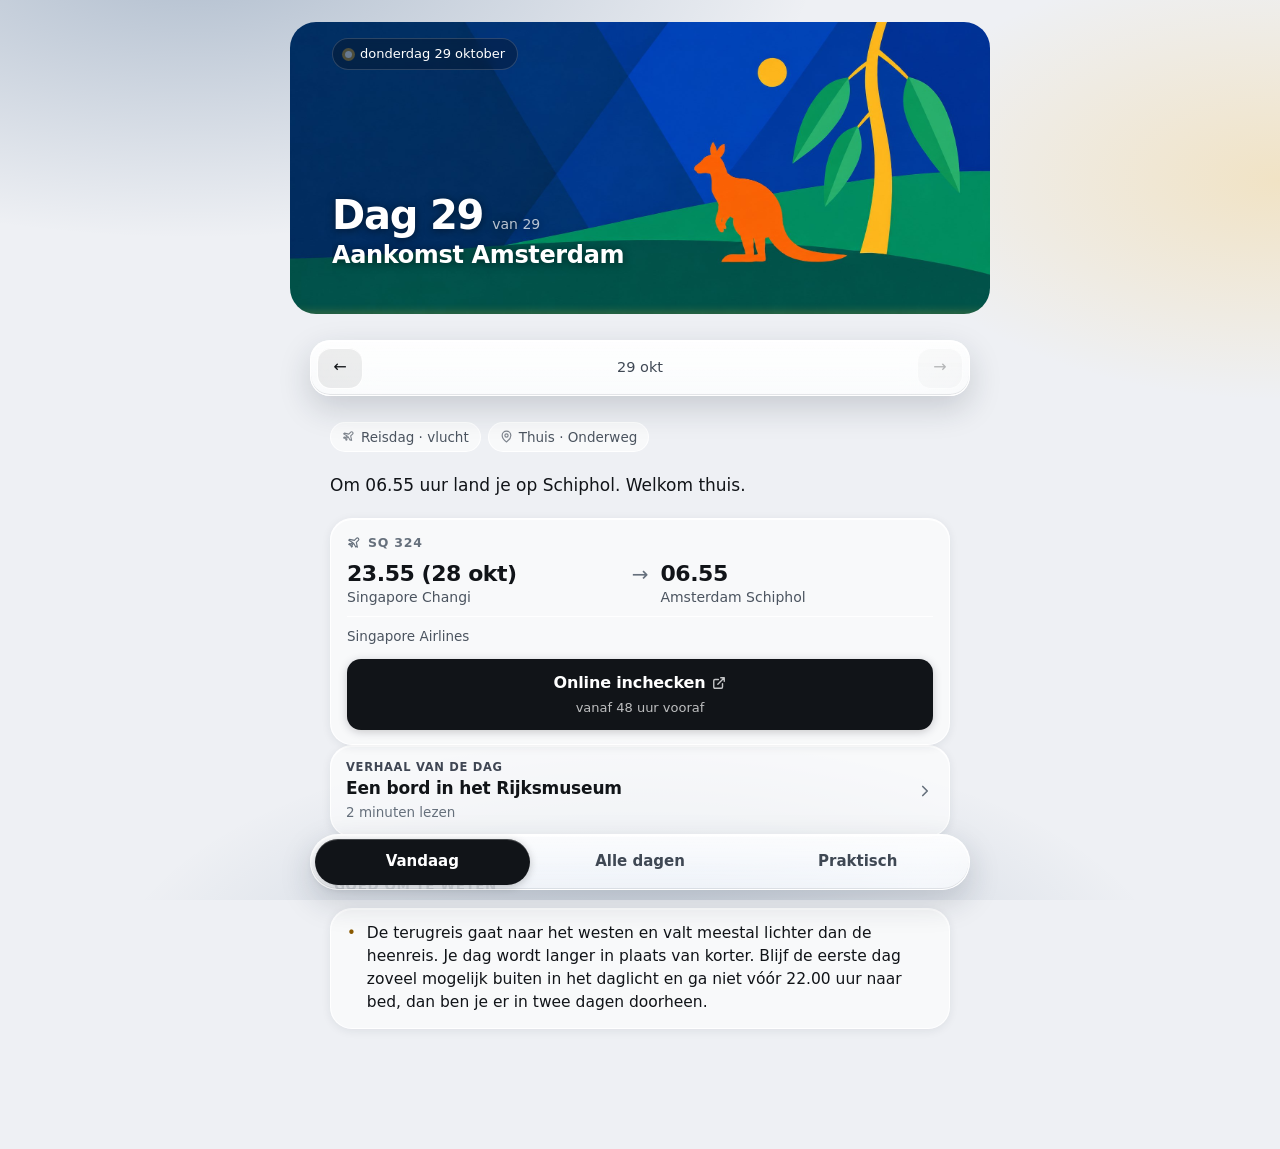
==== commit 0c6b4ae9: "Geschiedenis toegevoegd" ====
--- a/index.html
+++ b/index.html
@@ -57,6 +57,7 @@
 <script src="voorreis.js"></script>
 <script src="dieren.js"></script>
 <script src="dieren-iconen.js"></script>
+<script src="verhalen.js"></script>
 <script src="app.js"></script>
 </body>
 </html>
--- a/app.css
+++ b/app.css
@@ -228,6 +228,13 @@
   details.rcard[open]>summary .rchev{transform:rotate(90deg)}
   .rbody{padding:0 15px 16px}
   .rbody .badges{margin-top:0}
+  /* Verhaal van de dag: leestekst in de kaart, met de bron klein eronder */
+  .verhaal .rbody p{margin:0 0 12px;font-size:16px;line-height:1.6}
+  .verhaal .rbody .btns{margin:4px 0 12px}
+  .verhaal .rbody .btn{display:inline-flex;align-items:center;gap:7px}
+  .verhaal .rbody p.vbron{margin:0;font-size:13px;line-height:1.45;color:var(--text-faint)}
+  /* Inleidende regel onder het kopje Winkels bij het hotel */
+  .wintro{margin:-4px 4px 12px;font-size:14px;line-height:1.45;color:var(--text-dim)}
   /* Lange dagtekst: acht regels zichtbaar, de rest achter dezelfde knop als bij de notities.
      line-clamp knipt op een regelgrens en zet er een beletselteken achter; een maximale hoogte
      in pixels sneed de laatste regel doormidden. */
@@ -286,6 +293,16 @@
   .fcheck:active{opacity:.75}
   .fc1{display:inline-flex;align-items:center;gap:7px;font-size:16px;font-weight:650;letter-spacing:-.01em}
   .fc2{font-size:13px;opacity:.72;font-weight:500}
+  /* Boekingscode onder de incheckknop: tikken kopieert, lang drukken selecteert de hele code */
+  .fkopieer{display:flex;align-items:center;justify-content:space-between;gap:10px;width:100%;
+    margin-top:8px;padding:11px 14px;border-radius:14px;font:inherit;font-size:14.5px;cursor:pointer;
+    color:var(--text);background:var(--glass-2);border:1px solid var(--rim);text-align:left}
+  .fkopieer b{font-size:16px;letter-spacing:.06em;font-variant-numeric:tabular-nums;-webkit-user-select:all;user-select:all}
+  .fkopieer .fk2{flex:none;font-size:13px;font-weight:600;color:var(--accent-ink)}
+  .fkopieer:active{opacity:.6}
+  .rkopieer{font:inherit;font-weight:600;letter-spacing:.04em;color:inherit;background:var(--glass-2);
+    border:1px solid var(--rim);border-radius:10px;padding:4px 9px;cursor:pointer;-webkit-user-select:all;user-select:all}
+  .rkopieer:active{opacity:.6}
 
   /* ---------- Tijdschema ---------- */
   .agenda{list-style:none;margin:0;padding:0;border-radius:var(--radius);overflow:hidden;
@@ -437,10 +454,13 @@
   .callout a{color:var(--accent-ink);font-weight:600}
   .toast{position:fixed;left:50%;bottom:calc(env(safe-area-inset-bottom) + 86px);transform:translate(-50%,20px);
     background:var(--pill);color:var(--pill-text);padding:11px 16px;border-radius:14px;font-size:14.5px;
-    opacity:0;transition:.25s;z-index:70;max-width:90vw;text-align:center;pointer-events:none}
-  .toast.on{opacity:1;transform:translate(-50%,0)}
-  .toast button{margin-left:12px;font:inherit;font-weight:700;color:var(--accent-ink);background:none;border:none;padding:0;cursor:pointer;pointer-events:auto}
-  .toast:has(button){pointer-events:auto}
+    opacity:0;visibility:hidden;transition:opacity .25s,transform .25s,visibility 0s linear .25s;z-index:70;max-width:90vw;text-align:center;pointer-events:none}
+  .toast.on{opacity:1;visibility:visible;transition:opacity .25s,transform .25s,visibility 0s;transform:translate(-50%,0)}
+  .toast button{margin-left:12px;font:inherit;font-weight:700;color:var(--accent-ink);background:none;border:none;padding:0;cursor:pointer}
+  /* Alleen een zichtbare melding mag tikken opvangen. Een verborgen melding met een knop erin lag anders
+     onzichtbaar over de knoppen onderaan de pagina, en een tik daar deed 'Ongedaan maken'. */
+  .toast.on button{pointer-events:auto}
+  .toast.on:has(button){pointer-events:auto}
   /* Dieren: lijst per groep, elke groep in een kleur uit het regiopalet (--g). In donker een lichtere
      variant van die kleur op een diep getinte ondergrond, in licht de kleur zelf op een zachte tint. */
   .dintro{margin:0 0 4px;font-size:15px;line-height:1.5;color:var(--text-dim)}
@@ -670,12 +690,16 @@
      de kleur van de prijs (--pk komt van de knop zelf), zodat de eenkleurige dierentekeningen bruikbaar zijn. */
   .pkast{display:grid;grid-template-columns:repeat(3,minmax(0,1fr));gap:14px 8px;margin-top:12px}
   .pmed{font:inherit;background:none;border:none;padding:0;cursor:pointer;display:flex;flex-direction:column;align-items:center;gap:6px;color:var(--text)}
-  .pmed .pmunt{width:74px;height:74px;border-radius:50%;background:var(--pk);display:flex;align-items:center;justify-content:center;
+  .pmed .pmunt{position:relative;width:74px;height:74px;border-radius:50%;background:var(--pk);display:flex;align-items:center;justify-content:center;
     box-shadow:0 4px 12px rgba(0,0,0,.25)}
   .pmed .pmunt span{width:60px;height:60px;border-radius:50%;background:#F4EFE2;display:flex;align-items:center;justify-content:center;color:var(--pk)}
   .pmed .pmunt svg{width:40px;height:40px}
+  /* Het telletje bij een prijs die je vaker verdiende: gevuld in de kleur van de prijs, met een randje
+     in de crème van de munt. Dat randje houdt hem los van de ring waar hij half overheen ligt. */
+  .pmed .keer{position:absolute;right:-3px;bottom:-1px;min-width:26px;height:24px;padding:0 6px;border-radius:999px;
+    background:var(--pk);color:#F4EFE2;border:2px solid #F4EFE2;font-size:13px;font-weight:600;font-style:normal;line-height:1;
+    display:flex;align-items:center;justify-content:center}
   .pmed b{font-size:13.5px;font-weight:600;text-align:center;line-height:1.2}
-  .pmed small{font-size:12px;color:var(--text-dim)}
   .pmed:active{opacity:.7}
   /* De kaart: het schuifpaneel in de kleur van de prijs, witte tekst in beide thema's. */
   .sheet.prijs{background:var(--pk);color:#fff;text-align:center;align-items:center;gap:0;padding-top:12px;
@@ -689,9 +713,12 @@
   .pring svg{width:112px;height:112px}
   .pdieren{display:flex;justify-content:center;gap:10px;margin:20px 0 0;flex-wrap:wrap;max-width:320px}
   .pdieren i{width:44px;height:44px;border-radius:50%;background:rgba(255,255,255,.18);display:flex;align-items:center;justify-content:center;color:#fff}
+  /* Nog niet gespot: een lege stempelplek, met de tekening er flauw in. */
+  .pdieren i.mist{background:none;border:1.5px dashed rgba(255,255,255,.4);color:rgba(255,255,255,.38)}
   .pdieren svg{width:27px;height:27px}
   .sheet.prijs .ptekst{margin:20px 0 0;font-size:15px;line-height:1.5;color:rgba(255,255,255,.92);max-width:340px}
   .sheet.prijs .pdatum{margin:14px 0 0;font-size:13.5px;color:rgba(255,255,255,.72)}
+  .sheet.prijs .pvaker{margin:2px 0 0;font-size:13px;color:rgba(255,255,255,.55)}
   .sheet.prijs .pdeel{width:100%;max-width:340px;margin:18px 0 0;height:46px;border:none;border-radius:999px;
     background:rgba(255,255,255,.22);color:#fff;font:inherit;font-size:16px;font-weight:600;cursor:pointer}
   .sheet.prijs .pdeel:active{opacity:.7}
@@ -852,3 +879,50 @@
     .sheet{max-width:700px;margin:0 auto;bottom:24px;border-radius:24px}
     .updatebar{max-width:700px;margin:0 auto}
   }
+
+  /* ---------- Stand: het tweede scherm van Dieren, via de beker in de kop ---------- */
+  .hero .kopknop{position:absolute;z-index:2;top:calc(env(safe-area-inset-top) + 12px);right:16px;width:42px;height:42px;
+    border-radius:50%;border:1px solid rgba(255,255,255,.28);background:rgba(0,0,0,.34);
+    backdrop-filter:blur(6px);-webkit-backdrop-filter:blur(6px);color:#fff;display:flex;align-items:center;justify-content:center;
+    cursor:pointer;padding:0}
+  .hero .kopknop:active{opacity:.7}
+  .blabel.terug{font:inherit;font-size:13px;font-weight:600;border:none;cursor:pointer}
+  .skop{margin-top:26px}
+  /* mijn kast: drie getallen op één basislijn, daaronder de medailles */
+  .skast{border-radius:var(--radius);background:var(--glass);border:1px solid var(--rim);padding:16px 18px 18px}
+  .skast .sdelen{margin:0 0 14px}
+  .sgetallen{display:flex;gap:8px;padding:2px 0}
+  .sgetallen>div{flex:1;display:flex;flex-direction:column;align-items:center;gap:6px}
+  .sgetallen b{display:flex;align-items:baseline;gap:5px;font-size:38px;font-weight:800;letter-spacing:-.02em;line-height:1;font-variant-numeric:tabular-nums}
+  .sgetallen b.geel{color:var(--accent-ink)}
+  .sgetallen b small{font-size:13px;font-weight:600;color:var(--text-dim)}
+  .sgetallen span{font-size:11.5px;font-weight:700;letter-spacing:.08em;text-transform:uppercase;color:var(--text-dim)}
+  .skast .pkast{margin-top:16px;padding-top:16px;border-top:1px solid var(--rim)}
+  .sleeg{padding-left:4px}
+  /* het podium: 2 links, 1 midden, 3 rechts; de soorten groot in het blok, naam en dieren erboven */
+  .spodium{border-radius:var(--radius);background:var(--glass);border:1px solid var(--rim);overflow:hidden}
+  .ptreden{display:flex;align-items:flex-end;gap:8px;padding:18px 18px 0}
+  .ptrede{flex:1;min-width:0;display:flex;flex-direction:column;align-items:center;gap:2px}
+  .ptrede .pnaam{font-size:15px;font-weight:700;white-space:nowrap;overflow:hidden;text-overflow:ellipsis;max-width:100%}
+  .ptrede .pdieren{font-size:12.5px;color:var(--text-dim);white-space:nowrap;margin-bottom:10px}
+  .ptrede i{display:flex;flex-direction:column;align-items:center;gap:1px;width:100%;box-sizing:border-box;padding-top:12px;
+    border-radius:14px 14px 0 0;font-style:normal;transform-origin:bottom;animation:rijs .8s cubic-bezier(.2,.7,.2,1) both}
+  .ptrede i b{font-size:28px;font-weight:800;line-height:1;letter-spacing:-.02em}
+  .ptrede i span{font-size:10.5px;font-weight:700;letter-spacing:.08em;text-transform:uppercase;opacity:.8}
+  .ptrede.r1 i{height:104px;background:var(--accent);color:#1A1200}
+  .ptrede.r2 i{height:76px;background:#C9CDD6;color:#151821}
+  .ptrede.r3 i{height:58px;background:#C67C3B;color:#1A1200}
+  /* mijn eigen trede, als ik niet op het podium sta: dezelfde opbouw, zonder medaillekleur */
+  .strede{display:flex;align-items:center;gap:14px;padding:12px 18px 14px;border-top:1px solid var(--rim)}
+  .strede .sbody{flex:1;display:flex;flex-direction:column;gap:2px}
+  .strede .sbody b{font-size:15px;font-weight:700}
+  .strede .sbody span{font-size:12.5px;color:var(--text-dim)}
+  .strede i{width:76px;height:50px;border-radius:12px;background:var(--glass-2);border:1px solid var(--rim);
+    display:flex;flex-direction:column;align-items:center;justify-content:center;gap:1px;font-style:normal}
+  .strede i b{font-size:20px;font-weight:800;line-height:1;letter-spacing:-.02em}
+  .strede i span{font-size:9.5px;font-weight:700;letter-spacing:.08em;text-transform:uppercase;color:var(--text-dim)}
+  /* ruimte onder de knop: de melding met Ongedaan maken zweeft onderin, en de knop mag daar niet onder liggen */
+  .smeer{justify-content:center;margin:12px 0 40px}
+  .smeer .btn{flex:none}
+  @keyframes rijs{from{transform:scaleY(0)}to{transform:scaleY(1)}}
+  @media (prefers-reduced-motion:reduce){.ptrede i{animation:none}}
